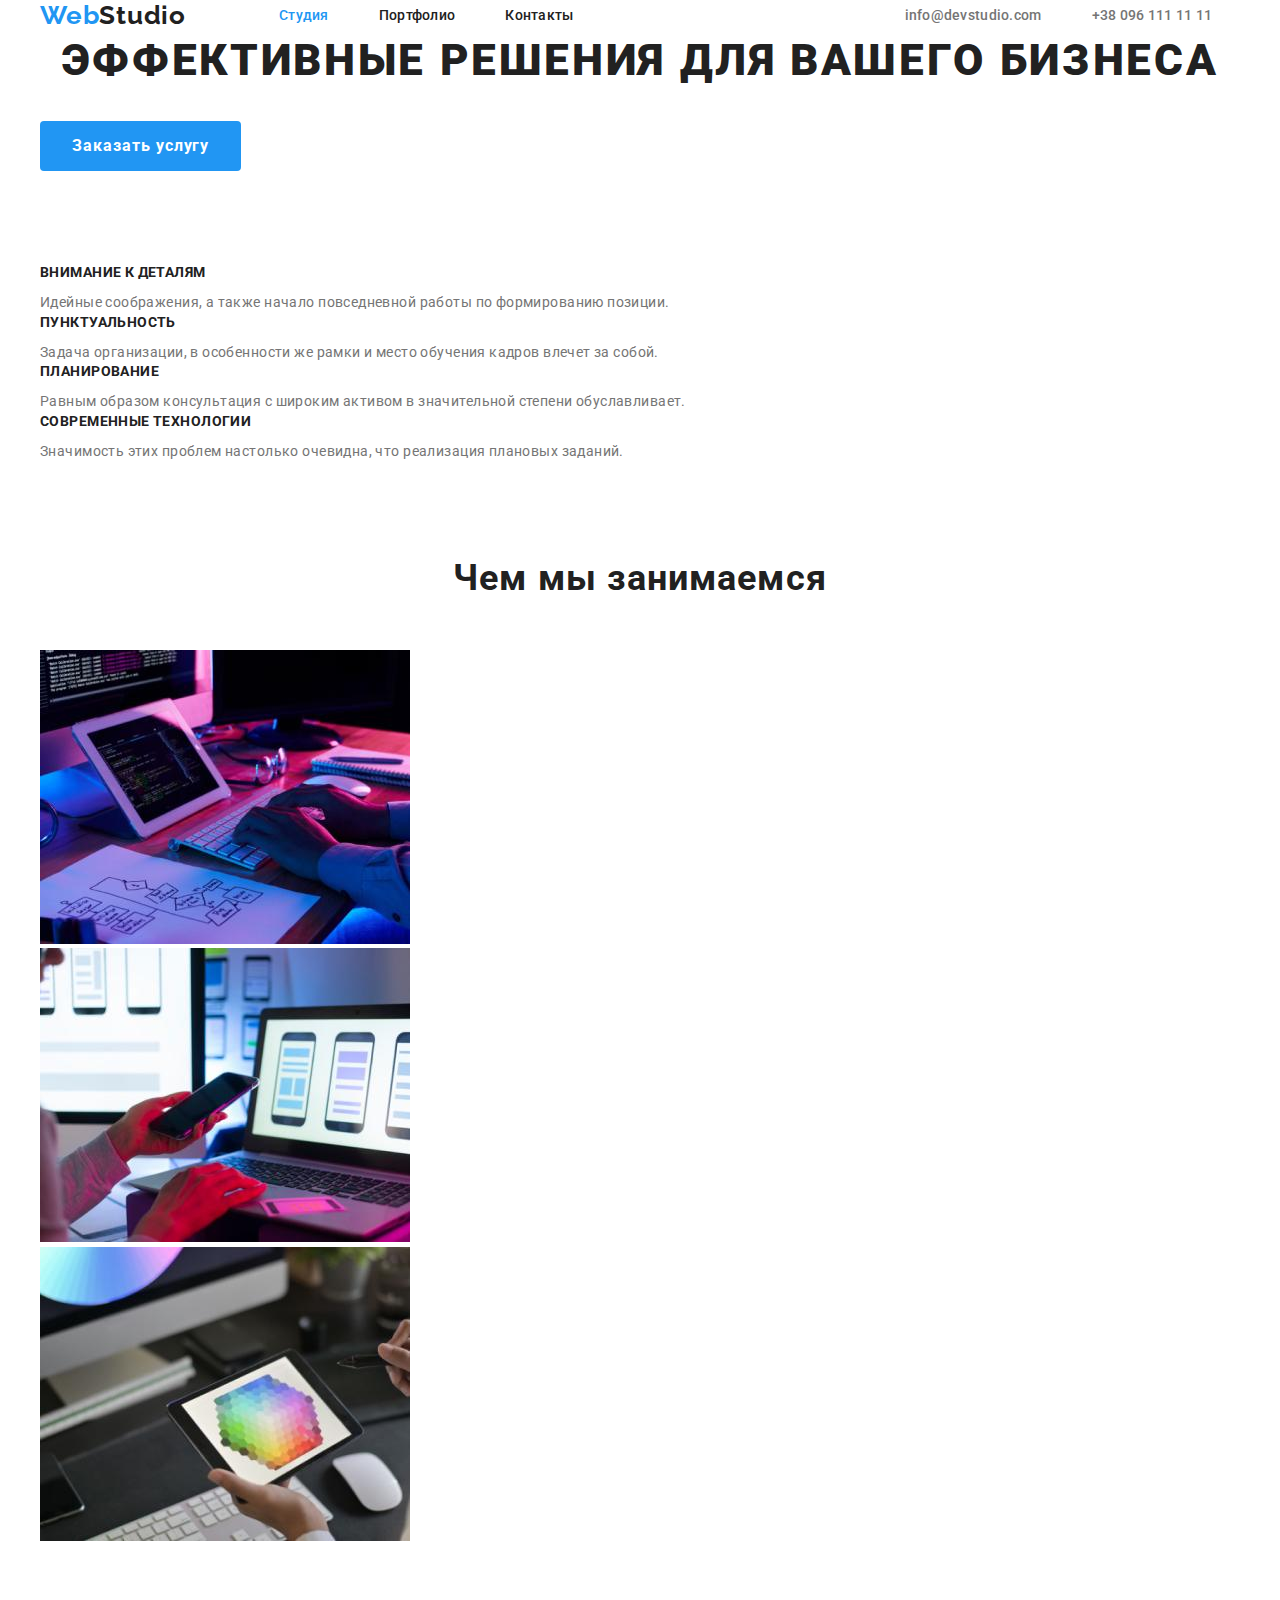
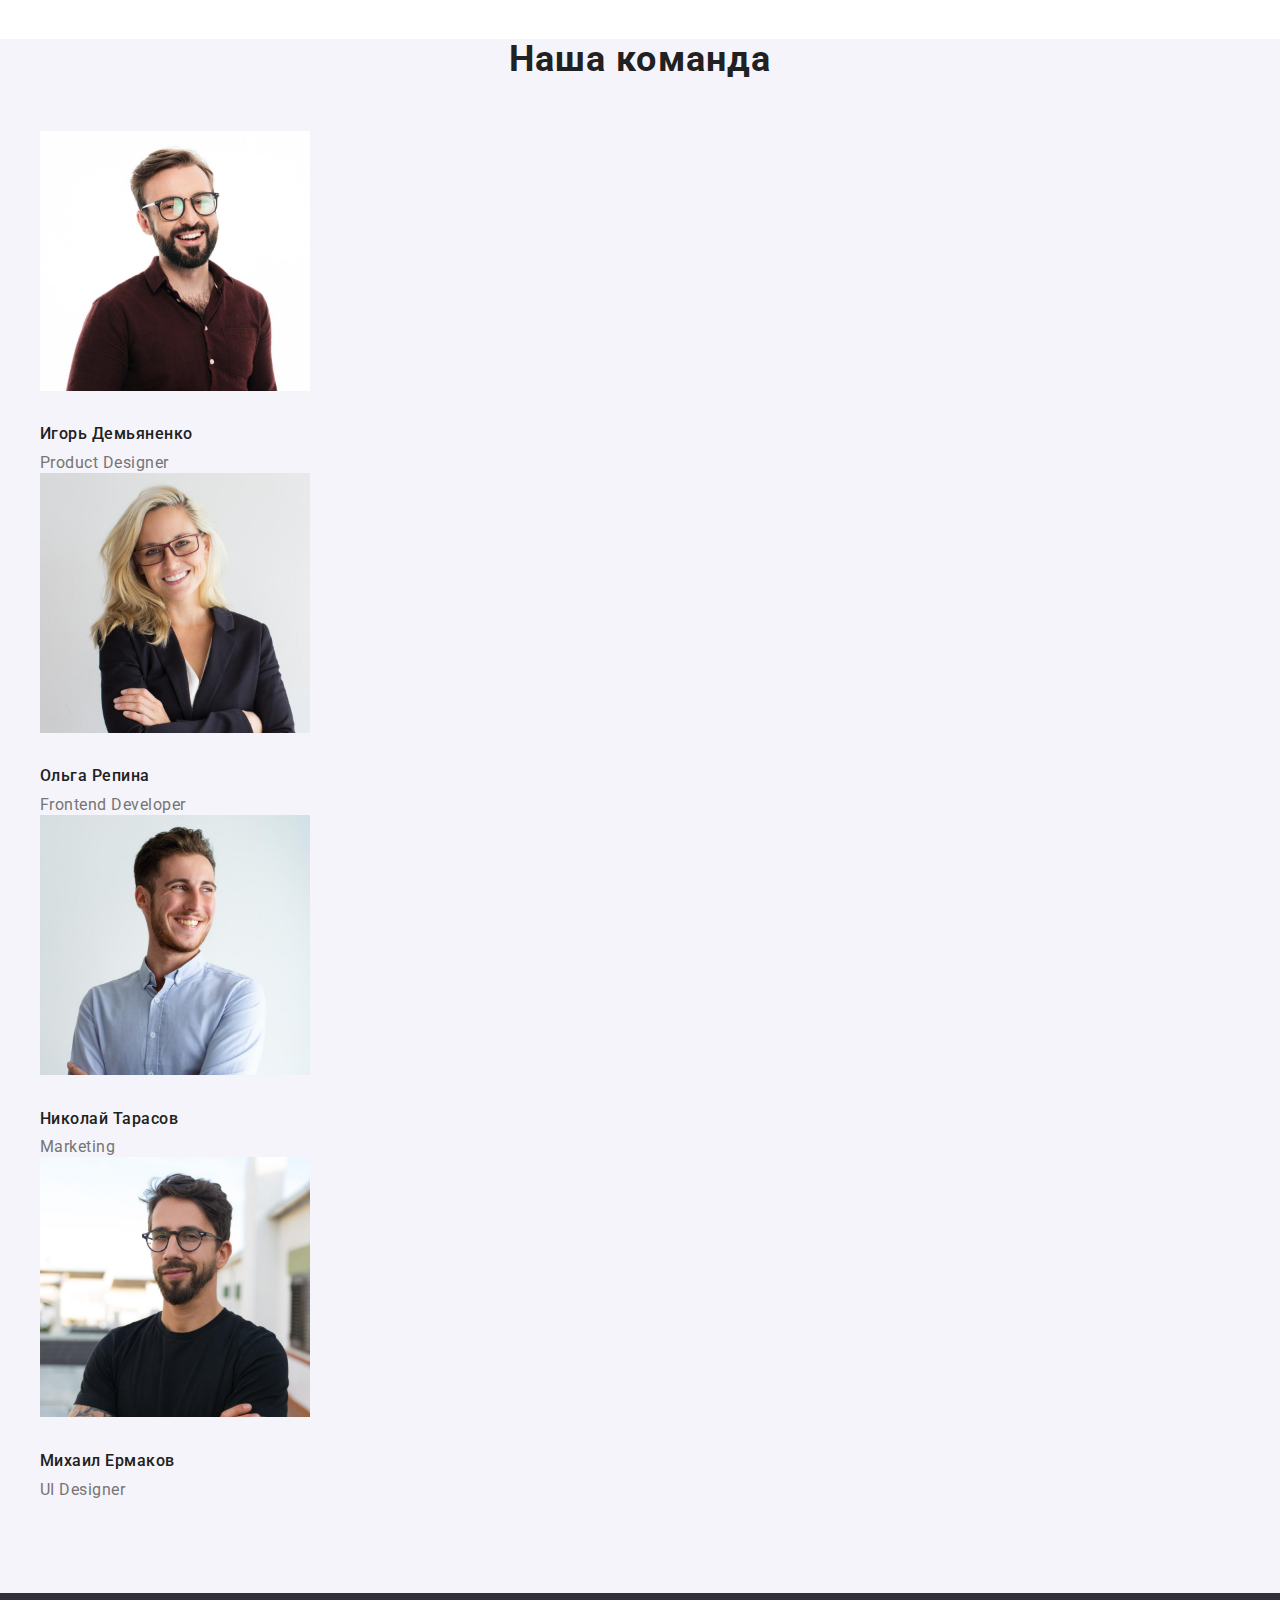
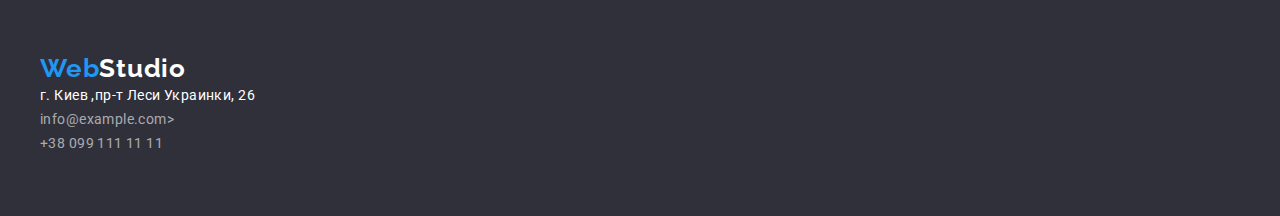
==== index.html @ 8557abc5 "heder" ====
<!DOCTYPE html>
<html lang="ru">
  <head>
    <meta charset="UTF-8" />
    <meta http-equiv="X-UA-Compatible" content="IE=edge" />
    <meta name="viewport" content="width=device-width, initial-scale=1.0" />
    <title>WebStudio</title>
    <link rel="preconnect" href="https://fonts.googleapis.com" />
    <link rel="preconnect" href="https://fonts.gstatic.com" crossorigin />
    <link
      href="https://fonts.googleapis.com/css2?family=Raleway:wght@700&family=Roboto:wght@400;500;700;900&display=swap"
      rel="stylesheet"
    />
    <link rel="stylesheet" href="https://cdnjs.cloudflare.com/ajax/libs/modern-normalize/1.1.0/modern-normalize.css" integrity="sha512-Y0MM+V6ymRKN2zStTqzQ227DWhhp4Mzdo6gnlRnuaNCbc+YN/ZH0sBCLTM4M0oSy9c9VKiCvd4Jk44aCLrNS5Q==" crossorigin="anonymous" referrerpolicy="no-referrer" />
    <link rel="stylesheet" href="./css/styles.css" />
  </head>
  <body class="page">
    <!--[Хедер]-->
    <header>
      <div class="container container-header">
      <!--Главная навигация-->
      <nav class="main-nav">
        <a href="./index.html" class="logo"
          >Web<span class="logo-web">Studio</span>
        </a>
        <ul class=" nav-list list">
          <li class="item"><a href="./index.html" class="nav-link current">Студия</a></li>
          <li class="item"><a href="./portfolio.html" class="nav-link">Портфолио</a></li>
          <li class="item"><a href="" class="nav-link">Контакты</a></li>
        </ul>
      </nav>
      <ul class="contacts heder list">
        <li class="item">
          <a href="mailto:info@devstudio.com" class="contacts-link"
            >info@devstudio.com</a
          >
        </li>
        <li class="item">
          <a href="tel:+380961111111" class="contacts-link"
            >+38 096 111 11 11</a
          >
        </li>
      </ul>
    </div>
    </header>
    <main>
      <section class="section hero">
        <div class="container">
        <h1 class="hero-title">Эффективные решения для вашего бизнеса</h1>
        <button type="button" class="hero-button">Заказать услугу</button>
      </div>
      </section>
      <!--Секция основного контента-->
      <section class="section pad">
        <div class="container">
        <h2 class="section-title visually-hidden">Особенности</h2>
        <ul class="features list">
          <li>
            <h3 class="title">Внимание к деталям</h3>
            <p class="text">
              Идейные соображения, а также начало повседневной работы по
              формированию позиции.
            </p>
          </li>
          <li>
            <h3 class="title">Пунктуальность</h3>
            <p class="text">
              Задача организации, в особенности же рамки и место обучения кадров
              влечет за собой.
            </p>
          </li>
          <li>
            <h3 class="title">Планирование</h3>
            <p class="text">
              Равным образом консультация с широким активом в значительной
              степени обуславливает.
            </p>
          </li>
          <li>
            <h3 class="title">Современные технологии</h3>
            <p class="text">
              Значимость этих проблем настолько очевидна, что реализация
              плановых заданий.
            </p>
          </li>
        </ul>
      </div>
      </section>
      <section class="section pad">
        <div class="container">
        <h2 class="section-title">Чем мы занимаемся</h2>
        <ul class="list">
          <li>
            <img
              src="./images/img-1.jpg"
              alt="Человек работает за компьютером"
              width="370"
              height="294"
            />
          </li>
          <li>
            <img
              src="./images/img-2.jpg"
              alt="Человек работает с телефоном"
              width="370"
              height="294"
            />
          </li>
          <li>
            <img
              src="./images/img-3.jpg"
              alt="Человек работпет с планшетом"
              width="370"
              height="294"
            />
          </li>
        </ul>
        </div>
      </section>
      <!-- Секция Персонала-->
      <section class="section team">
        <div class="container">
        <h2 class="section-title">Наша команда</h2>
        <ul class="team list">
          <li>
            <img class="team-img"
              src="./images/img-igr.jpg"
              alt="Фото Игоря"
              width="270"
              height="260"
            />
            <h3 class="title">Игорь Демьяненко</h3>
            <p class="text">Product Designer</p>
          </li>
          <li>
            <img class="team-img"
              src="./images/img-olg.jpg"
              alt="Фото Ольги"
              width="270"
              height="260"
            />
            <h3 class="title">Ольга Репина</h3>
            <p class="text">Frontend Developer</p>
          </li>
          <li>
            <img class="team-img"
              src="./images/img-nic.jpg"
              alt="Фото Николая"
              width="270"
              height="260"
            />
            <h3 class="title">Николай Тарасов</h3>
            <p class="text">Marketing</p>
          </li>
          <li>
            <img class="team-img"
              src="./images/img-mih.jpg"
              alt="Фото Михаила"
              width="270"
              height="260"
            />
            <h3 class="title">Михаил Ермаков</h3>
            <p class="text">UI Designer</p>
          </li>
        </ul>
        </div>
      </section>
    </main>
    <!--Футер -->
    <footer class="footer">
      <div class="container">
      <a href="./index.html" class="logo"
      >Web<span class="logo-web footer">Studio</span>
      </a>
      <address>
        <ul class="contacts list">
          <li>
            <a href="" class="contacts-link">г. Киев ,пр-т Леси Украинки, 26</a>
          </li>
          <li>
            <a href="mailto:info@example.com" class="contacts-link active">
              info@example.com></a
            >
          </li>
          <li>
            <a href="tel:+380991111111" class="contacts-link active"
              >+38 099 111 11 11</a
            >
          </li>
        </ul>
      </address>
      </div>
    </footer>
  </body>
</html>
---- css/styles.css ----
:root {
  --primary-text-color: #757575;
  --title-text-color: #212121;
  --accent-color: #2196f3;
  --primary-white-color: #ffffff;
  --buttons-bgc-color: #f5f4fa;
}
body {
  color: var(--primary-text-color);
  background-color: var(--primary-white-color);
  font-family: roboto, sans-serif;
}
p,
h1,
h2,
h3,
h4,
h5,
h6 {
  margin: 0;
  padding: 0;
}
ul {
  margin: 0;
  padding: 0;
}
.container {
  width: 1230px;
  /* border: solid violet; */
  padding-left: 15px;
  padding-right: 15px;
  margin-left: auto;
  margin-right: auto;
}
.visually-hidden {
  position: absolute;
  width: 1px;
  height: 1px;
  margin: -1px;
  border: 0;
  padding: 0;

  white-space: nowrap;
  clip-path: inset(100%);
  clip: rect(0 0 0 0);
  overflow: hidden;
}
.list {
  list-style: none;
}
/* Стили заголовков секции */
.section .section-title {
  color: var(--title-text-color);
  font-family: Roboto, sans-serif;
  font-weight: 700;
  font-size: 36px;
  line-height: 1.16;
  text-align: center;
  letter-spacing: 0.03em;
  padding-bottom: 50px;
}
/* Стиль лого */
.logo {
  color: var(--accent-color);
  font-family: Raleway, sans-serif;
  font-weight: 700;
  font-size: 26px;
  line-height: 1.19;
  letter-spacing: 0.03em;
  text-decoration: none;
}
.logo-web {
  color: var(--title-text-color);
}
.logo-web.footer {
  color: var(--primary-white-color);
}
.section {
  padding-bottom: 94px;
}
/* Стиль хедер */
.main-nav .nav-link {
  color: var(--title-text-color);
  font-family: Roboto, sans-serif;
  font-weight: 500;
  font-size: 14px;
  line-height: 1.14;
  letter-spacing: 0.02em;
  text-decoration: none;
}
.main-nav {
  display: flex;
  align-items: center;
}
.container-header {
  display: flex;
}
.nav-list {
  display: flex;
}
.nav-list .item:not(:last-child) {
  margin-right: 50px;
}
.nav-list .item:first-child {
  margin-left: 93px;
}
.nav-list .item:last-child {
  margin-right: 331px;
}
.nav-link:hover,
.nav-link:focus {
  color: var(--accent-color);
}
.main-nav .nav-link.current {
  color: var(--accent-color);
}
.contacts.heder {
  display: flex;
  align-items: center;
}
.contacts .item:not(:last-child) {
  margin-right: 50px;
}
.contacts .contacts-link {
  color: var(--primary-text-color);
  font-family: Roboto, sans-serif;
  font-weight: 500;
  font-size: 14px;
  line-height: 1.14;
  letter-spacing: 0.02em;
  text-decoration: none;
}
.contacts-link:hover,
.contacts-link:focus {
  color: var(--accent-color);
}
/* Стиль героя */
.section .hero {
  padding-top: 200;
  padding-bottom: 200;
}
.hero-button {
  color: var(--primary-white-color);
  background-color: var(--accent-color);
  font-family: inherit;
  font-weight: 700;
  font-size: 16px;
  line-height: 1.87;
  letter-spacing: 0.06em;
  cursor: pointer;
  border: 1px;
  border-radius: 4px;
  padding: 10px 32px;
}
.hero-button:hover,
.hero-button:focus {
  background-color: var(--primary-white-color);
  color: var(--title-text-color);
}
.hero-title {
  color: var(--title-text-color);
  font-family: Roboto, sans-serif;
  font-weight: 900;
  font-size: 44px;
  line-height: 1.36;
  text-align: center;
  letter-spacing: 0.06em;
  text-transform: uppercase;
  margin-bottom: 30px;
}
/* Стиль скуции Особености */

.features .title {
  color: var(--title-text-color);
  font-family: Roboto, sans-serif;
  font-weight: 700;
  font-size: 14px;
  line-height: 1.14;
  letter-spacing: 0.03em;
  text-transform: uppercase;
  padding-bottom: 10px;
}
.features .text {
  font-size: 14px;
  line-height: 1.71;
  letter-spacing: 0.03em;
}
/* Стиль секции Наша команда */
.section.team {
  background-color: #f5f4fa;
}
.team .team-img {
  margin-bottom: 30px;
}
.team .title {
  color: var(--title-text-color);
  font-family: Roboto, sans-serif;
  font-weight: 500;
  font-size: 16px;
  line-height: 1.18;
  letter-spacing: 0.03em;
  margin-bottom: 10px;
}
.team .text {
  font-size: 16px;
  line-height: 1.18;
  letter-spacing: 0.03em;
}
/* Стили кнопок портфолио */
.nav-portfolio .buttons {
  color: var(--title-text-color);
  background-color: var(--buttons-bgc-color);
  font-family: inherit;
  font-weight: 500;
  font-size: 16px;
  line-height: 1.62;
  letter-spacing: 0.03em;
  cursor: pointer;
  border: 1px;
  border-radius: 4px;
  padding: 6px 22px;
}
.nav-portfolio {
  margin-bottom: 50px;
}
.nav-portfolio .buttons:hover,
.nav-portfolio .buttons:focus {
  color: var(--primary-white-color);
  background-color: var(--accent-color);
}
/* Стили Портфолио */
.portfolio .title {
  color: var(--title-text-color);
  font-family: Roboto, sans-serif;
  font-weight: 700;
  font-size: 18px;
  line-height: 2;
  letter-spacing: 0.06em;
}
.portfolio .text {
  font-size: 16px;
  line-height: 1.87;
  letter-spacing: 0.03em;
}

.section.portfolio {
  padding-top: 94px;
}

.footer {
  background-color: #2f303a;
  padding-bottom: 60px;
  padding-top: 60px;
}
.footer .contacts-link {
  color: var(--primary-white-color);
  font-family: Roboto, sans-serif;
  font-weight: 400;
  font-style: normal;
  font-size: 14px;
  line-height: 1.71;
  letter-spacing: 0.03em;
}
.contacts-link.active {
  color: rgba(255, 255, 255, 0.6);
}

.footer .contacts-link:hover,
.footer .contacts-link:focus {
  color: var(--accent-color);
}
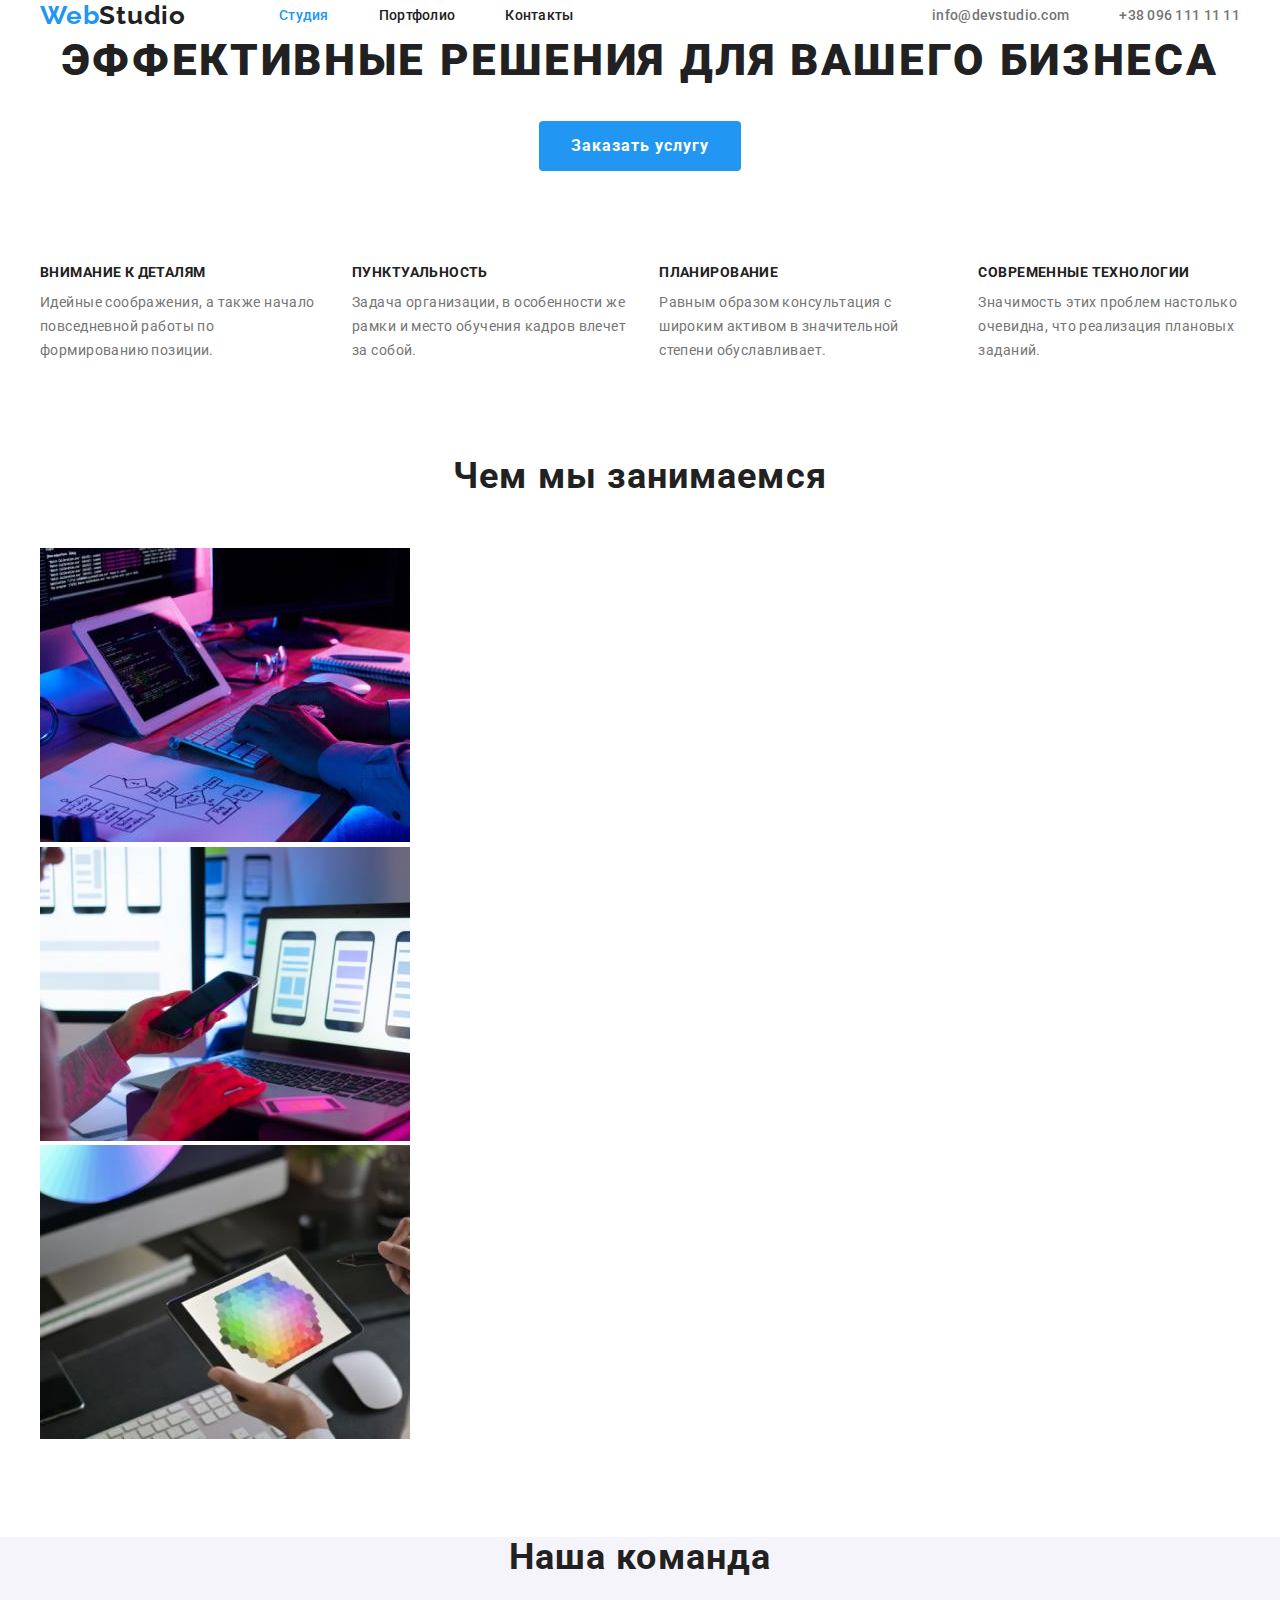
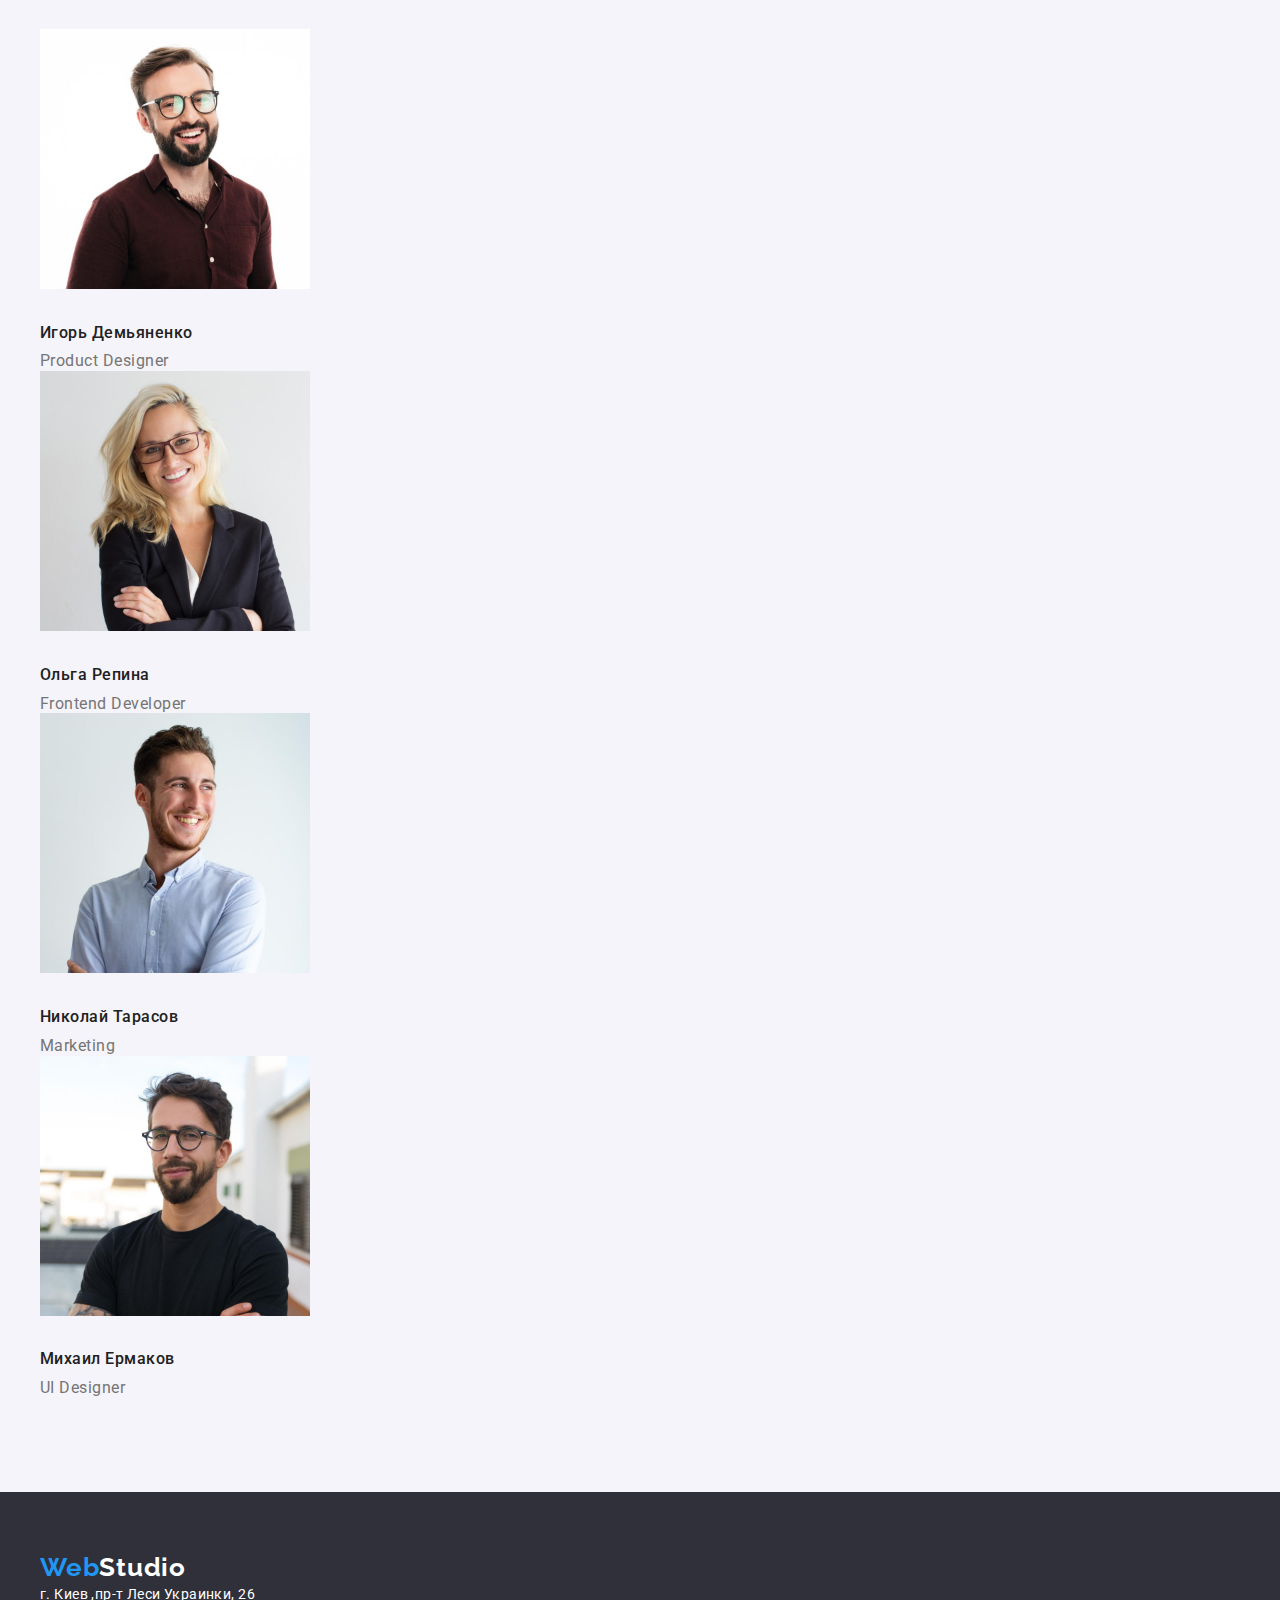
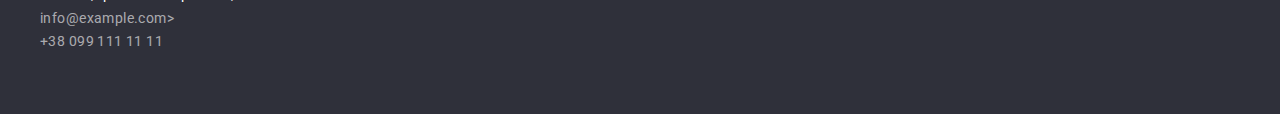
==== commit c500e10c: "добавляет флекс секцию особенности" ====
--- a/index.html
+++ b/index.html
@@ -47,7 +47,7 @@
       <section class="section hero">
         <div class="container">
         <h1 class="hero-title">Эффективные решения для вашего бизнеса</h1>
-        <button type="button" class="hero-button">Заказать услугу</button>
+        <button type="button" class="hero-button hero">Заказать услугу</button>
       </div>
       </section>
       <!--Секция основного контента-->
@@ -55,28 +55,28 @@
         <div class="container">
         <h2 class="section-title visually-hidden">Особенности</h2>
         <ul class="features list">
-          <li>
+          <li class="item">
             <h3 class="title">Внимание к деталям</h3>
             <p class="text">
               Идейные соображения, а также начало повседневной работы по
               формированию позиции.
             </p>
           </li>
-          <li>
+          <li class="item">
             <h3 class="title">Пунктуальность</h3>
             <p class="text">
               Задача организации, в особенности же рамки и место обучения кадров
               влечет за собой.
             </p>
           </li>
-          <li>
+          <li class="item">
             <h3 class="title">Планирование</h3>
             <p class="text">
               Равным образом консультация с широким активом в значительной
               степени обуславливает.
             </p>
           </li>
-          <li>
+          <li class="item">
             <h3 class="title">Современные технологии</h3>
             <p class="text">
               Значимость этих проблем настолько очевидна, что реализация
--- a/css/styles.css
+++ b/css/styles.css
@@ -97,16 +97,11 @@
 }
 .nav-list {
   display: flex;
+  margin-left: 93px;
 }
 .nav-list .item:not(:last-child) {
   margin-right: 50px;
 }
-.nav-list .item:first-child {
-  margin-left: 93px;
-}
-.nav-list .item:last-child {
-  margin-right: 331px;
-}
 .nav-link:hover,
 .nav-link:focus {
   color: var(--accent-color);
@@ -117,6 +112,7 @@
 .contacts.heder {
   display: flex;
   align-items: center;
+  margin-left: auto;
 }
 .contacts .item:not(:last-child) {
   margin-right: 50px;
@@ -134,10 +130,13 @@
 .contacts-link:focus {
   color: var(--accent-color);
 }
-/* Стиль героя */
+/* Стиль героя*/
 .section .hero {
   padding-top: 200;
   padding-bottom: 200;
+}
+.hero {
+  text-align: center;
 }
 .hero-button {
   color: var(--primary-white-color);
@@ -169,7 +168,10 @@
   margin-bottom: 30px;
 }
 /* Стиль скуции Особености */
-
+.features.list {
+  display: flex;
+}
+.features .item:not(:last-child){margin-right: 30px;}
 .features .title {
   color: var(--title-text-color);
   font-family: Roboto, sans-serif;
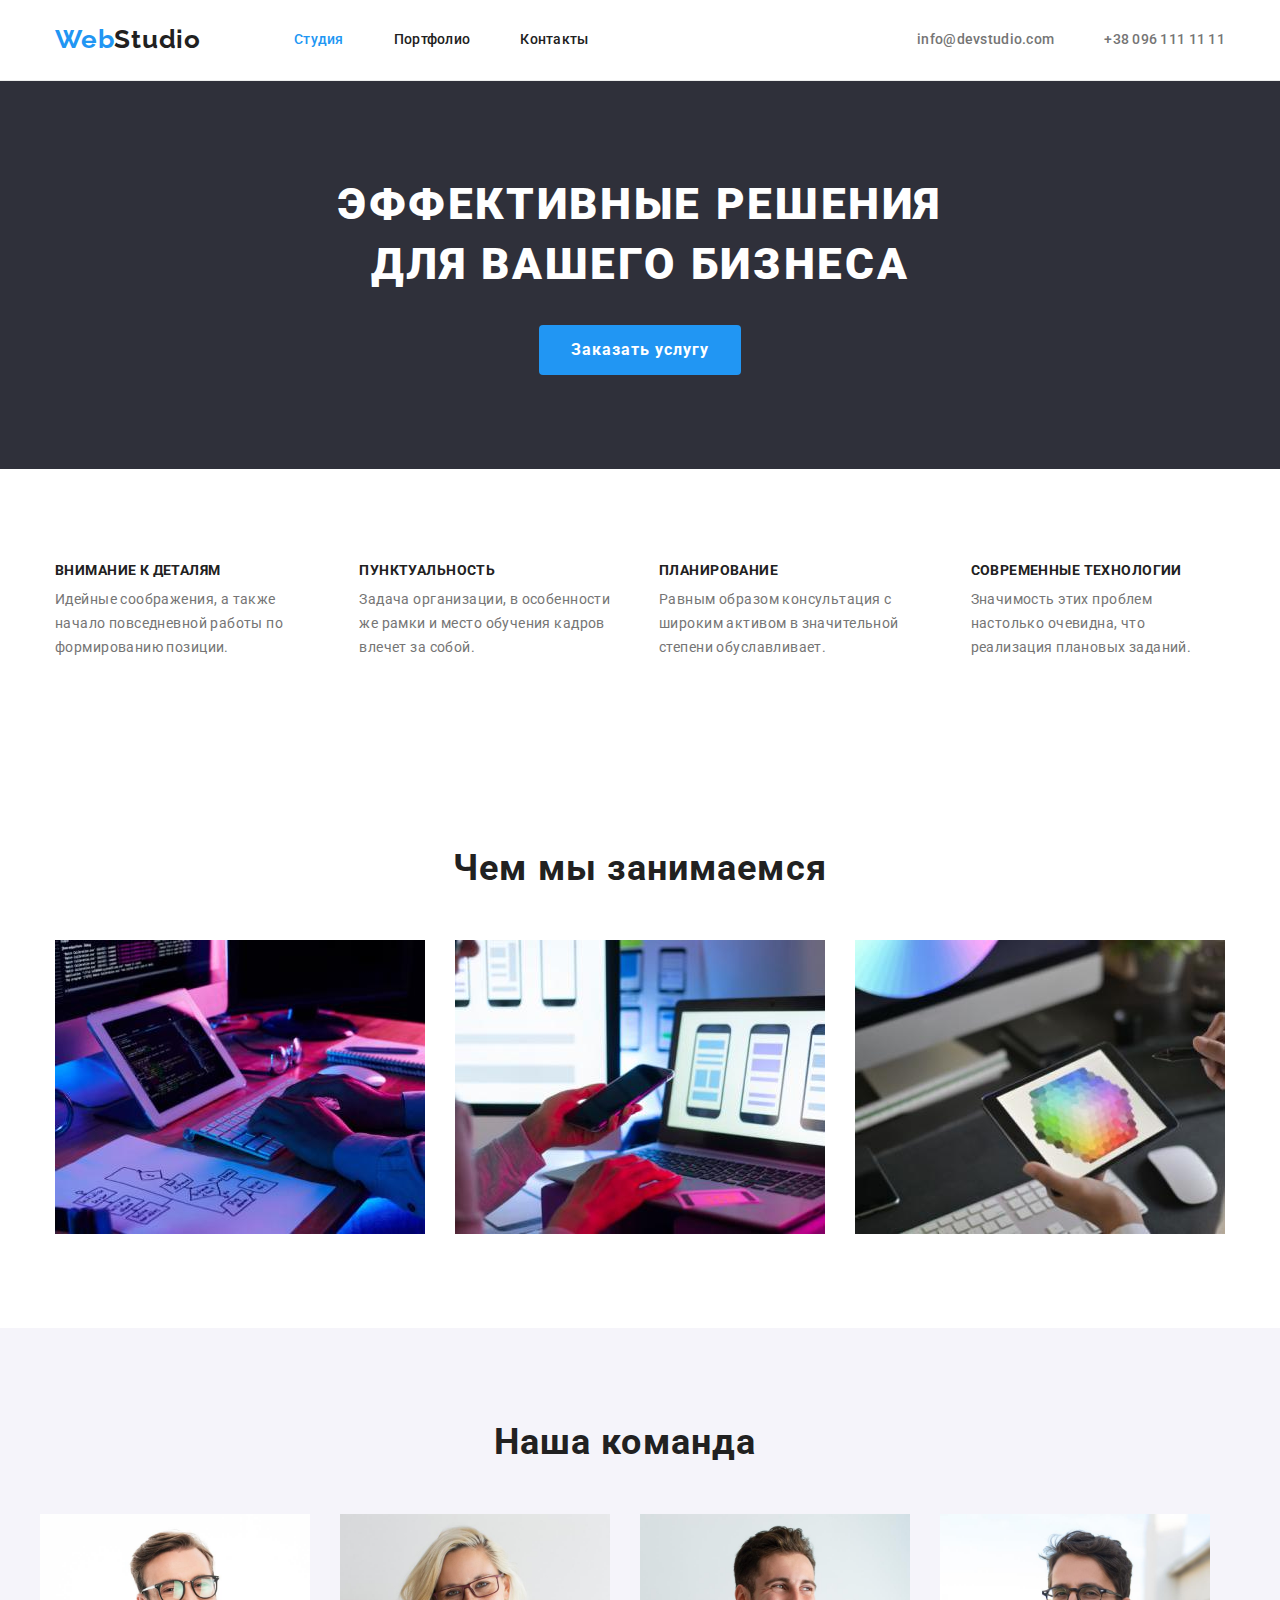
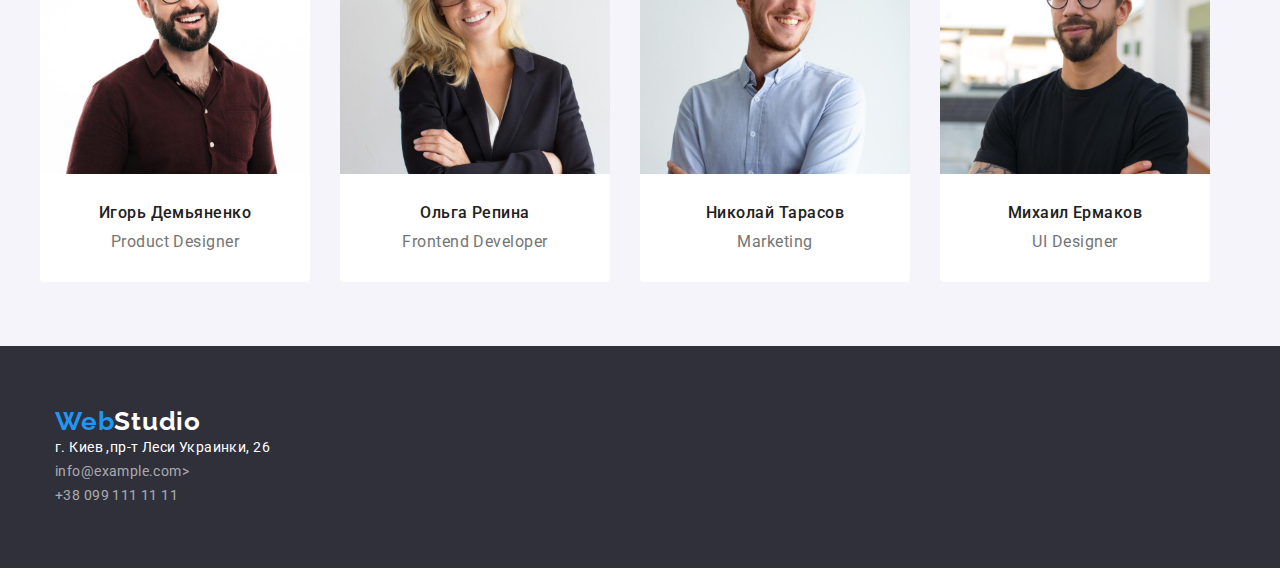
==== commit 896c6ccf: "флекс боксы" ====
--- a/index.html
+++ b/index.html
@@ -16,7 +16,7 @@
   </head>
   <body class="page">
     <!--[Хедер]-->
-    <header>
+    <header class="main-header">
       <div class="container container-header">
       <!--Главная навигация-->
       <nav class="main-nav">
@@ -25,7 +25,7 @@
         </a>
         <ul class=" nav-list list">
           <li class="item"><a href="./index.html" class="nav-link current">Студия</a></li>
-          <li class="item"><a href="./portfolio.html" class="nav-link">Портфолио</a></li>
+          <li class="item"><a href="./portfolio.html" class="nav-link ">Портфолио</a></li>
           <li class="item"><a href="" class="nav-link">Контакты</a></li>
         </ul>
       </nav>
@@ -46,7 +46,7 @@
     <main>
       <section class="section hero">
         <div class="container">
-        <h1 class="hero-title">Эффективные решения для вашего бизнеса</h1>
+        <h1 class="hero-title">Эффективные решения<br/>для вашего бизнеса</h1>
         <button type="button" class="hero-button hero">Заказать услугу</button>
       </div>
       </section>
@@ -89,8 +89,8 @@
       <section class="section pad">
         <div class="container">
         <h2 class="section-title">Чем мы занимаемся</h2>
-        <ul class="list">
-          <li>
+        <ul class="doing list">
+          <li class="item">
             <img
               src="./images/img-1.jpg"
               alt="Человек работает за компьютером"
@@ -98,7 +98,7 @@
               height="294"
             />
           </li>
-          <li>
+          <li class="item">
             <img
               src="./images/img-2.jpg"
               alt="Человек работает с телефоном"
@@ -106,7 +106,7 @@
               height="294"
             />
           </li>
-          <li>
+          <li class="item">
             <img
               src="./images/img-3.jpg"
               alt="Человек работпет с планшетом"
@@ -122,45 +122,45 @@
         <div class="container">
         <h2 class="section-title">Наша команда</h2>
         <ul class="team list">
-          <li>
+          <li class="team-item">
             <img class="team-img"
               src="./images/img-igr.jpg"
               alt="Фото Игоря"
               width="270"
               height="260"
-            />
+            /><div class="description">
             <h3 class="title">Игорь Демьяненко</h3>
-            <p class="text">Product Designer</p>
+            <p class="text">Product Designer</p></div>
           </li>
-          <li>
+          <li class="team-item">
             <img class="team-img"
               src="./images/img-olg.jpg"
               alt="Фото Ольги"
               width="270"
               height="260"
-            />
+            /><div class="description">
             <h3 class="title">Ольга Репина</h3>
-            <p class="text">Frontend Developer</p>
+            <p class="text">Frontend Developer</p></div>
           </li>
-          <li>
+          <li class="team-item">
             <img class="team-img"
               src="./images/img-nic.jpg"
               alt="Фото Николая"
               width="270"
               height="260"
-            />
+            /><div class="description">
             <h3 class="title">Николай Тарасов</h3>
-            <p class="text">Marketing</p>
+            <p class="text">Marketing</p></div>
           </li>
-          <li>
+          <li class="team-item">
             <img class="team-img"
               src="./images/img-mih.jpg"
               alt="Фото Михаила"
               width="270"
               height="260"
-            />
+            /><div class="description">
             <h3 class="title">Михаил Ермаков</h3>
-            <p class="text">UI Designer</p>
+            <p class="text">UI Designer</p></div>
           </li>
         </ul>
         </div>
--- a/css/styles.css
+++ b/css/styles.css
@@ -24,8 +24,12 @@
   margin: 0;
   padding: 0;
 }
+img {
+  display: block;
+  max-width: 100%;
+}
 .container {
-  width: 1230px;
+  width: 1200px;
   /* border: solid violet; */
   padding-left: 15px;
   padding-right: 15px;
@@ -77,8 +81,13 @@
 }
 .section {
   padding-bottom: 94px;
+  padding-top: 94px;
 }
 /* Стиль хедер */
+.main-header {
+  padding-top: 24px;
+  padding-bottom: 25px;
+}
 .main-nav .nav-link {
   color: var(--title-text-color);
   font-family: Roboto, sans-serif;
@@ -88,6 +97,9 @@
   letter-spacing: 0.02em;
   text-decoration: none;
 }
+.main-header {
+  border-bottom: 1px solid #ececec;
+}
 .main-nav {
   display: flex;
   align-items: center;
@@ -131,6 +143,9 @@
   color: var(--accent-color);
 }
 /* Стиль героя*/
+section.hero {
+  background-color: #2f303a;
+}
 .section .hero {
   padding-top: 200;
   padding-bottom: 200;
@@ -157,7 +172,7 @@
   color: var(--title-text-color);
 }
 .hero-title {
-  color: var(--title-text-color);
+  color: var(--primary-white-color);
   font-family: Roboto, sans-serif;
   font-weight: 900;
   font-size: 44px;
@@ -167,11 +182,13 @@
   text-transform: uppercase;
   margin-bottom: 30px;
 }
-/* Стиль скуции Особености */
+/* Стиль сtкуции Особености */
 .features.list {
   display: flex;
 }
-.features .item:not(:last-child){margin-right: 30px;}
+.features .item:not(:last-child) {
+  margin-right: 30px;
+}
 .features .title {
   color: var(--title-text-color);
   font-family: Roboto, sans-serif;
@@ -186,14 +203,39 @@
   font-size: 14px;
   line-height: 1.71;
   letter-spacing: 0.03em;
+}
+/* Стиль секции Чем мы занимаемся */
+.doing {
+  display: flex;
+}
+.doing .item:not(:last-child) {
+  margin-right: 30px;
 }
 /* Стиль секции Наша команда */
 .section.team {
   background-color: #f5f4fa;
 }
-.team .team-img {
+.team {
+  display: flex;
+  margin-left: -30px;
+  margin-bottom: -30px;
+}
+.team-item {
+  flex-basis: calc(100% / 4 -30px);
+  margin-left: 30px;
   margin-bottom: 30px;
-}
+  border-radius: 0px 0px 4px 4px;
+  border: 1px;
+  background-color: var(--primary-white-color);
+  text-align: center;
+}
+.description {
+  padding-top: 30px;
+  padding-bottom: 30px;
+}
+/* .team .team-img {
+  margin-bottom: 30px;
+} */
 .team .title {
   color: var(--title-text-color);
   font-family: Roboto, sans-serif;
@@ -209,6 +251,9 @@
   letter-spacing: 0.03em;
 }
 /* Стили кнопок портфолио */
+.nav-portfolio {
+  display: flex;
+}
 .nav-portfolio .buttons {
   color: var(--title-text-color);
   background-color: var(--buttons-bgc-color);
@@ -223,6 +268,12 @@
   padding: 6px 22px;
 }
 .nav-portfolio {
+  justify-content: center;
+}
+.nav-portfolio .item:not(:last-child) {
+  margin-right: 8px;
+}
+.nav-portfolio {
   margin-bottom: 50px;
 }
 .nav-portfolio .buttons:hover,
@@ -231,6 +282,23 @@
   background-color: var(--accent-color);
 }
 /* Стили Портфолио */
+.portfolio {
+  display: flex;
+  flex-wrap: wrap;
+  margin-left: -30px;
+  margin-bottom: -30px;
+}
+.portfolio .item {
+  flex-basis: calc(100% / 9 -30px);
+  margin-left: 30px;
+  margin-bottom: 30px;
+}
+.descript-portfolio {
+  border: 1px solid #eeeeee;
+  padding-top: 20px;
+  padding-bottom: 20px;
+  padding-left: 24px;
+}
 .portfolio .title {
   color: var(--title-text-color);
   font-family: Roboto, sans-serif;
@@ -247,6 +315,7 @@
 
 .section.portfolio {
   padding-top: 94px;
+  padding-bottom: 94px;
 }
 
 .footer {
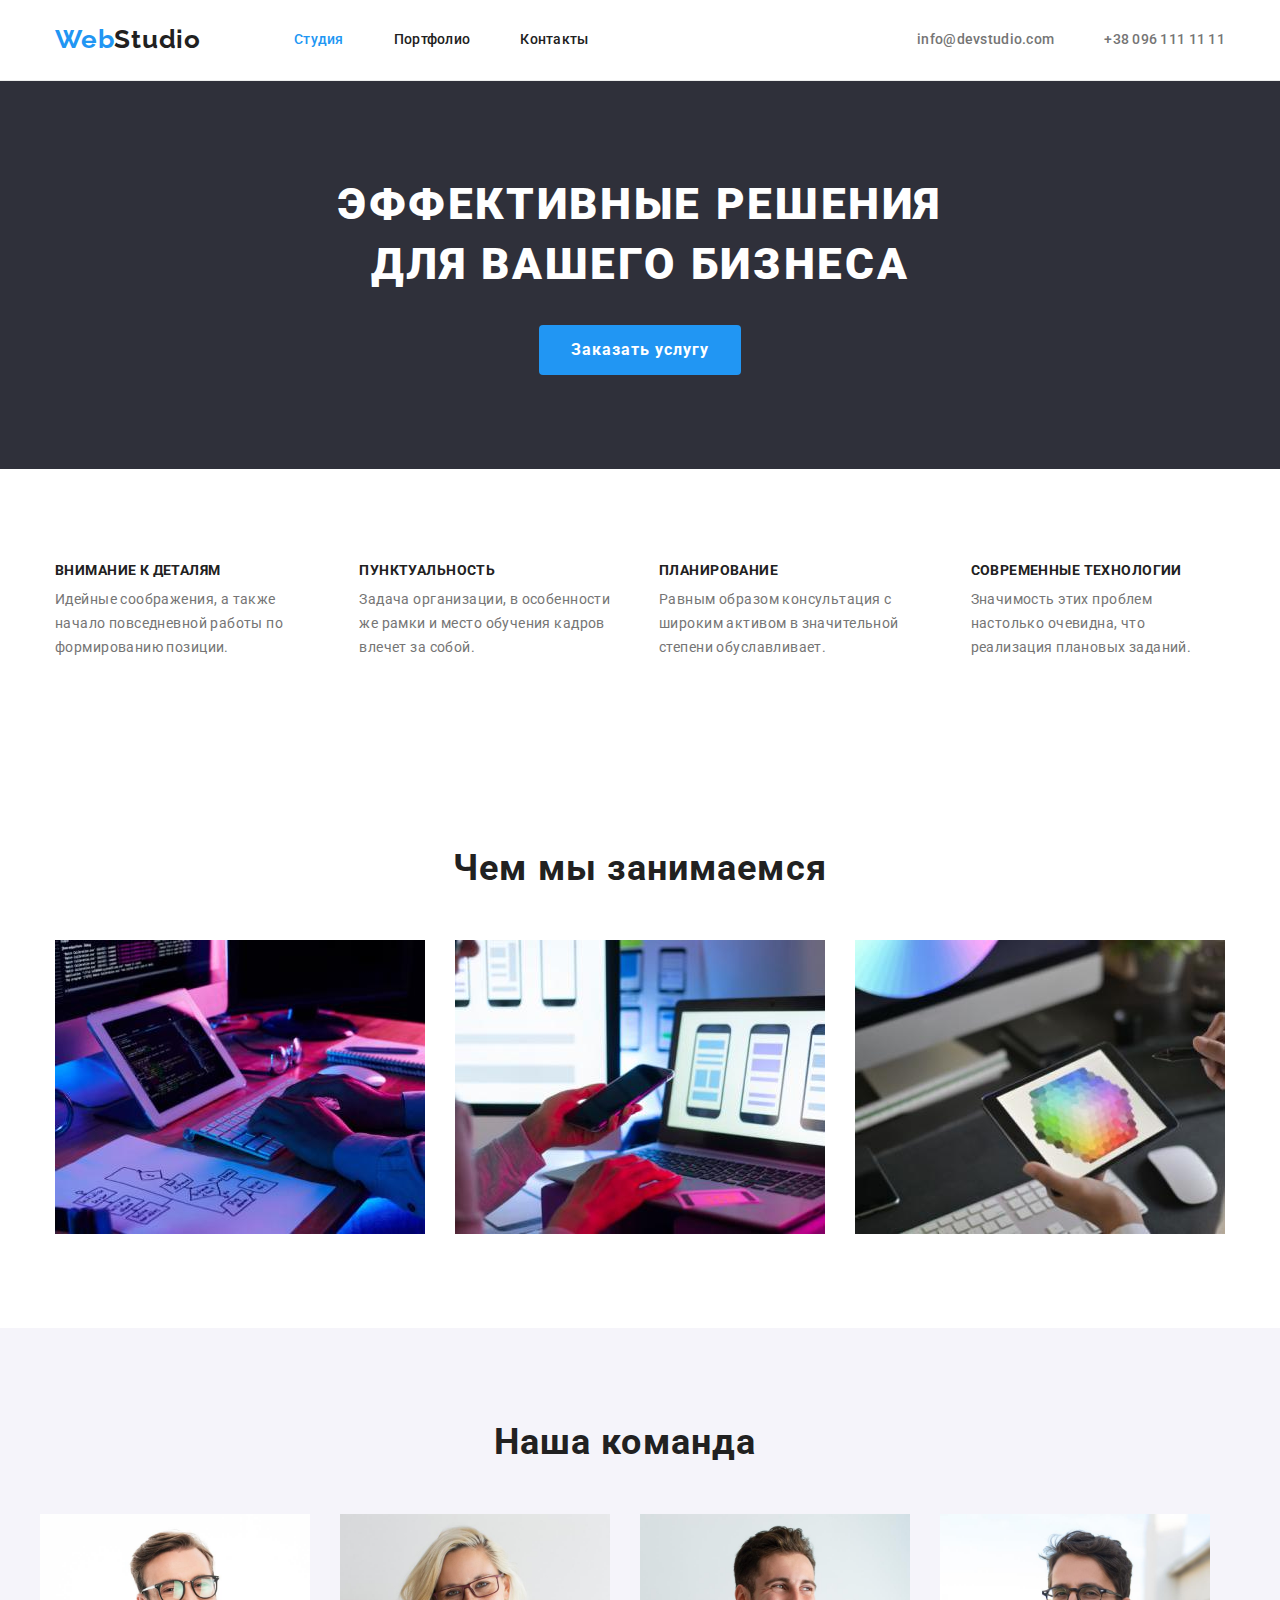
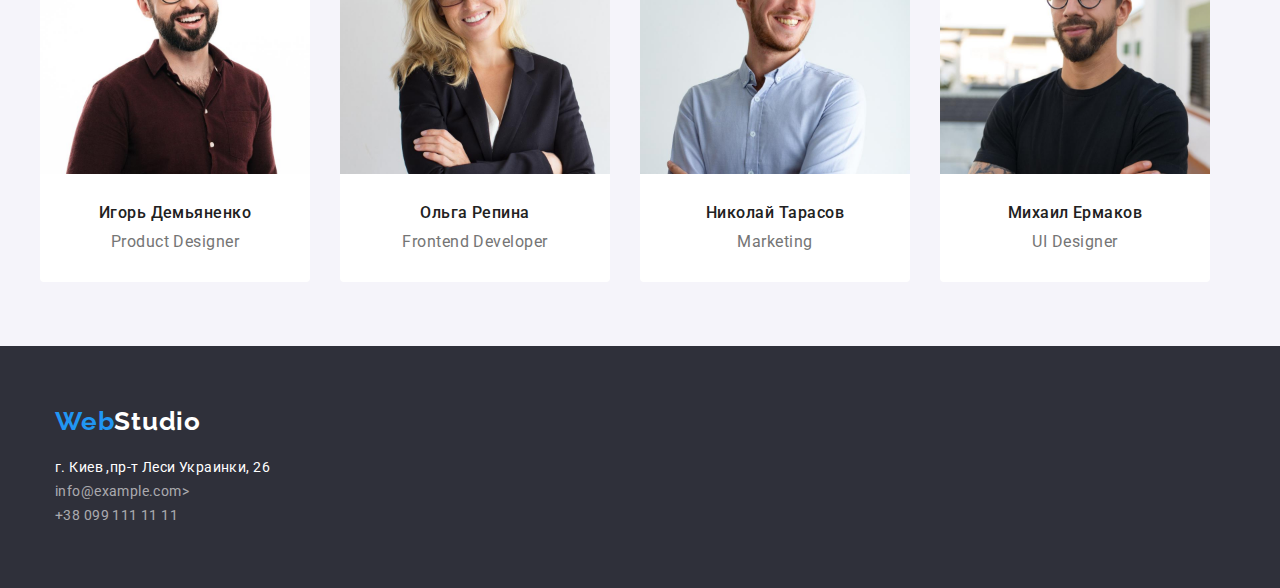
==== commit 4ab4f4b5: "исправляет футер" ====
--- a/index.html
+++ b/index.html
@@ -11,184 +11,212 @@
       href="https://fonts.googleapis.com/css2?family=Raleway:wght@700&family=Roboto:wght@400;500;700;900&display=swap"
       rel="stylesheet"
     />
-    <link rel="stylesheet" href="https://cdnjs.cloudflare.com/ajax/libs/modern-normalize/1.1.0/modern-normalize.css" integrity="sha512-Y0MM+V6ymRKN2zStTqzQ227DWhhp4Mzdo6gnlRnuaNCbc+YN/ZH0sBCLTM4M0oSy9c9VKiCvd4Jk44aCLrNS5Q==" crossorigin="anonymous" referrerpolicy="no-referrer" />
+    <link
+      rel="stylesheet"
+      href="https://cdnjs.cloudflare.com/ajax/libs/modern-normalize/1.1.0/modern-normalize.css"
+      integrity="sha512-Y0MM+V6ymRKN2zStTqzQ227DWhhp4Mzdo6gnlRnuaNCbc+YN/ZH0sBCLTM4M0oSy9c9VKiCvd4Jk44aCLrNS5Q=="
+      crossorigin="anonymous"
+      referrerpolicy="no-referrer"
+    />
     <link rel="stylesheet" href="./css/styles.css" />
   </head>
   <body class="page">
     <!--[Хедер]-->
     <header class="main-header">
       <div class="container container-header">
-      <!--Главная навигация-->
-      <nav class="main-nav">
-        <a href="./index.html" class="logo"
-          >Web<span class="logo-web">Studio</span>
-        </a>
-        <ul class=" nav-list list">
-          <li class="item"><a href="./index.html" class="nav-link current">Студия</a></li>
-          <li class="item"><a href="./portfolio.html" class="nav-link ">Портфолио</a></li>
-          <li class="item"><a href="" class="nav-link">Контакты</a></li>
+        <!--Главная навигация-->
+        <nav class="main-nav">
+          <a href="./index.html" class="logo"
+            >Web<span class="logo-web">Studio</span>
+          </a>
+          <ul class="nav-list list">
+            <li class="item">
+              <a href="./index.html" class="nav-link current">Студия</a>
+            </li>
+            <li class="item">
+              <a href="./portfolio.html" class="nav-link">Портфолио</a>
+            </li>
+            <li class="item"><a href="" class="nav-link">Контакты</a></li>
+          </ul>
+        </nav>
+        <ul class="contacts heder list">
+          <li class="item">
+            <a href="mailto:info@devstudio.com" class="contacts-link"
+              >info@devstudio.com</a
+            >
+          </li>
+          <li class="item">
+            <a href="tel:+380961111111" class="contacts-link"
+              >+38 096 111 11 11</a
+            >
+          </li>
         </ul>
-      </nav>
-      <ul class="contacts heder list">
-        <li class="item">
-          <a href="mailto:info@devstudio.com" class="contacts-link"
-            >info@devstudio.com</a
-          >
-        </li>
-        <li class="item">
-          <a href="tel:+380961111111" class="contacts-link"
-            >+38 096 111 11 11</a
-          >
-        </li>
-      </ul>
-    </div>
+      </div>
     </header>
     <main>
       <section class="section hero">
         <div class="container">
-        <h1 class="hero-title">Эффективные решения<br/>для вашего бизнеса</h1>
-        <button type="button" class="hero-button hero">Заказать услугу</button>
-      </div>
+          <h1 class="hero-title">
+            Эффективные решения<br />для вашего бизнеса
+          </h1>
+          <button type="button" class="hero-button hero">
+            Заказать услугу
+          </button>
+        </div>
       </section>
       <!--Секция основного контента-->
       <section class="section pad">
         <div class="container">
-        <h2 class="section-title visually-hidden">Особенности</h2>
-        <ul class="features list">
-          <li class="item">
-            <h3 class="title">Внимание к деталям</h3>
-            <p class="text">
-              Идейные соображения, а также начало повседневной работы по
-              формированию позиции.
-            </p>
-          </li>
-          <li class="item">
-            <h3 class="title">Пунктуальность</h3>
-            <p class="text">
-              Задача организации, в особенности же рамки и место обучения кадров
-              влечет за собой.
-            </p>
-          </li>
-          <li class="item">
-            <h3 class="title">Планирование</h3>
-            <p class="text">
-              Равным образом консультация с широким активом в значительной
-              степени обуславливает.
-            </p>
-          </li>
-          <li class="item">
-            <h3 class="title">Современные технологии</h3>
-            <p class="text">
-              Значимость этих проблем настолько очевидна, что реализация
-              плановых заданий.
-            </p>
-          </li>
-        </ul>
-      </div>
+          <h2 class="section-title visually-hidden">Особенности</h2>
+          <ul class="features list">
+            <li class="item">
+              <h3 class="title">Внимание к деталям</h3>
+              <p class="text">
+                Идейные соображения, а также начало повседневной работы по
+                формированию позиции.
+              </p>
+            </li>
+            <li class="item">
+              <h3 class="title">Пунктуальность</h3>
+              <p class="text">
+                Задача организации, в особенности же рамки и место обучения
+                кадров влечет за собой.
+              </p>
+            </li>
+            <li class="item">
+              <h3 class="title">Планирование</h3>
+              <p class="text">
+                Равным образом консультация с широким активом в значительной
+                степени обуславливает.
+              </p>
+            </li>
+            <li class="item">
+              <h3 class="title">Современные технологии</h3>
+              <p class="text">
+                Значимость этих проблем настолько очевидна, что реализация
+                плановых заданий.
+              </p>
+            </li>
+          </ul>
+        </div>
       </section>
       <section class="section pad">
         <div class="container">
-        <h2 class="section-title">Чем мы занимаемся</h2>
-        <ul class="doing list">
-          <li class="item">
-            <img
-              src="./images/img-1.jpg"
-              alt="Человек работает за компьютером"
-              width="370"
-              height="294"
-            />
-          </li>
-          <li class="item">
-            <img
-              src="./images/img-2.jpg"
-              alt="Человек работает с телефоном"
-              width="370"
-              height="294"
-            />
-          </li>
-          <li class="item">
-            <img
-              src="./images/img-3.jpg"
-              alt="Человек работпет с планшетом"
-              width="370"
-              height="294"
-            />
-          </li>
-        </ul>
+          <h2 class="section-title">Чем мы занимаемся</h2>
+          <ul class="doing list">
+            <li class="item">
+              <img
+                src="./images/img-1.jpg"
+                alt="Человек работает за компьютером"
+                width="370"
+                height="294"
+              />
+            </li>
+            <li class="item">
+              <img
+                src="./images/img-2.jpg"
+                alt="Человек работает с телефоном"
+                width="370"
+                height="294"
+              />
+            </li>
+            <li class="item">
+              <img
+                src="./images/img-3.jpg"
+                alt="Человек работпет с планшетом"
+                width="370"
+                height="294"
+              />
+            </li>
+          </ul>
         </div>
       </section>
       <!-- Секция Персонала-->
       <section class="section team">
         <div class="container">
-        <h2 class="section-title">Наша команда</h2>
-        <ul class="team list">
-          <li class="team-item">
-            <img class="team-img"
-              src="./images/img-igr.jpg"
-              alt="Фото Игоря"
-              width="270"
-              height="260"
-            /><div class="description">
-            <h3 class="title">Игорь Демьяненко</h3>
-            <p class="text">Product Designer</p></div>
-          </li>
-          <li class="team-item">
-            <img class="team-img"
-              src="./images/img-olg.jpg"
-              alt="Фото Ольги"
-              width="270"
-              height="260"
-            /><div class="description">
-            <h3 class="title">Ольга Репина</h3>
-            <p class="text">Frontend Developer</p></div>
-          </li>
-          <li class="team-item">
-            <img class="team-img"
-              src="./images/img-nic.jpg"
-              alt="Фото Николая"
-              width="270"
-              height="260"
-            /><div class="description">
-            <h3 class="title">Николай Тарасов</h3>
-            <p class="text">Marketing</p></div>
-          </li>
-          <li class="team-item">
-            <img class="team-img"
-              src="./images/img-mih.jpg"
-              alt="Фото Михаила"
-              width="270"
-              height="260"
-            /><div class="description">
-            <h3 class="title">Михаил Ермаков</h3>
-            <p class="text">UI Designer</p></div>
-          </li>
-        </ul>
+          <h2 class="section-title">Наша команда</h2>
+          <ul class="team list">
+            <li class="team-item">
+              <img
+                class="team-img"
+                src="./images/img-igr.jpg"
+                alt="Фото Игоря"
+                width="270"
+                height="260"
+              />
+              <div class="description">
+                <h3 class="title">Игорь Демьяненко</h3>
+                <p class="text">Product Designer</p>
+              </div>
+            </li>
+            <li class="team-item">
+              <img
+                class="team-img"
+                src="./images/img-olg.jpg"
+                alt="Фото Ольги"
+                width="270"
+                height="260"
+              />
+              <div class="description">
+                <h3 class="title">Ольга Репина</h3>
+                <p class="text">Frontend Developer</p>
+              </div>
+            </li>
+            <li class="team-item">
+              <img
+                class="team-img"
+                src="./images/img-nic.jpg"
+                alt="Фото Николая"
+                width="270"
+                height="260"
+              />
+              <div class="description">
+                <h3 class="title">Николай Тарасов</h3>
+                <p class="text">Marketing</p>
+              </div>
+            </li>
+            <li class="team-item">
+              <img
+                class="team-img"
+                src="./images/img-mih.jpg"
+                alt="Фото Михаила"
+                width="270"
+                height="260"
+              />
+              <div class="description">
+                <h3 class="title">Михаил Ермаков</h3>
+                <p class="text">UI Designer</p>
+              </div>
+            </li>
+          </ul>
         </div>
       </section>
     </main>
     <!--Футер -->
     <footer class="footer">
       <div class="container">
-      <a href="./index.html" class="logo"
-      >Web<span class="logo-web footer">Studio</span>
-      </a>
-      <address>
-        <ul class="contacts list">
-          <li>
-            <a href="" class="contacts-link">г. Киев ,пр-т Леси Украинки, 26</a>
-          </li>
-          <li>
-            <a href="mailto:info@example.com" class="contacts-link active">
-              info@example.com></a
-            >
-          </li>
-          <li>
-            <a href="tel:+380991111111" class="contacts-link active"
-              >+38 099 111 11 11</a
-            >
-          </li>
-        </ul>
-      </address>
+        <a href="./index.html" class="logo logo-footer"
+          >Web<span class="logo-web footer">Studio</span>
+        </a>
+        <address>
+          <ul class="contacts list">
+            <li>
+              <a href="" class="contacts-link"
+                >г. Киев ,пр-т Леси Украинки, 26</a
+              >
+            </li>
+            <li>
+              <a href="mailto:info@example.com" class="contacts-link active">
+                info@example.com></a
+              >
+            </li>
+            <li>
+              <a href="tel:+380991111111" class="contacts-link active"
+                >+38 099 111 11 11</a
+              >
+            </li>
+          </ul>
+        </address>
       </div>
     </footer>
   </body>
--- a/css/styles.css
+++ b/css/styles.css
@@ -233,9 +233,6 @@
   padding-top: 30px;
   padding-bottom: 30px;
 }
-/* .team .team-img {
-  margin-bottom: 30px;
-} */
 .team .title {
   color: var(--title-text-color);
   font-family: Roboto, sans-serif;
@@ -323,6 +320,8 @@
   padding-bottom: 60px;
   padding-top: 60px;
 }
+.logo-footer{display: inline-block;
+padding-bottom: 20px;}
 .footer .contacts-link {
   color: var(--primary-white-color);
   font-family: Roboto, sans-serif;
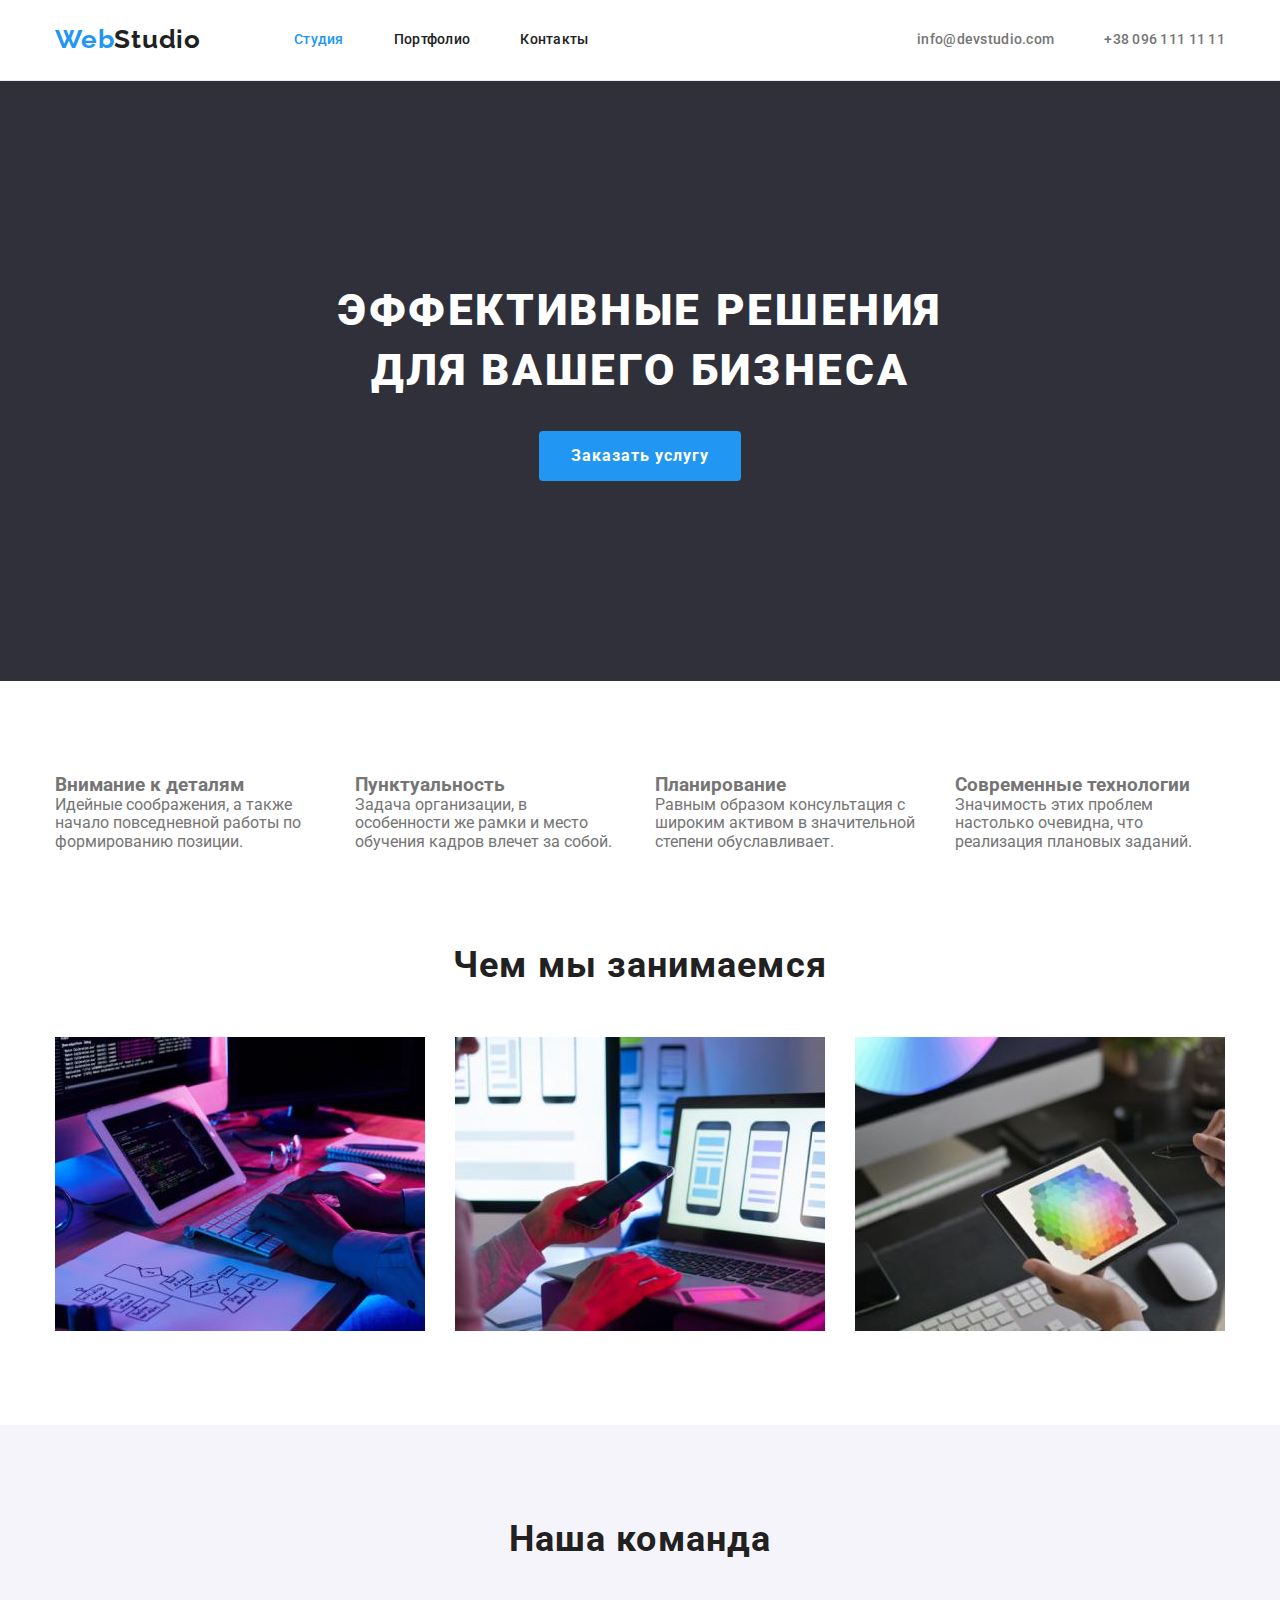
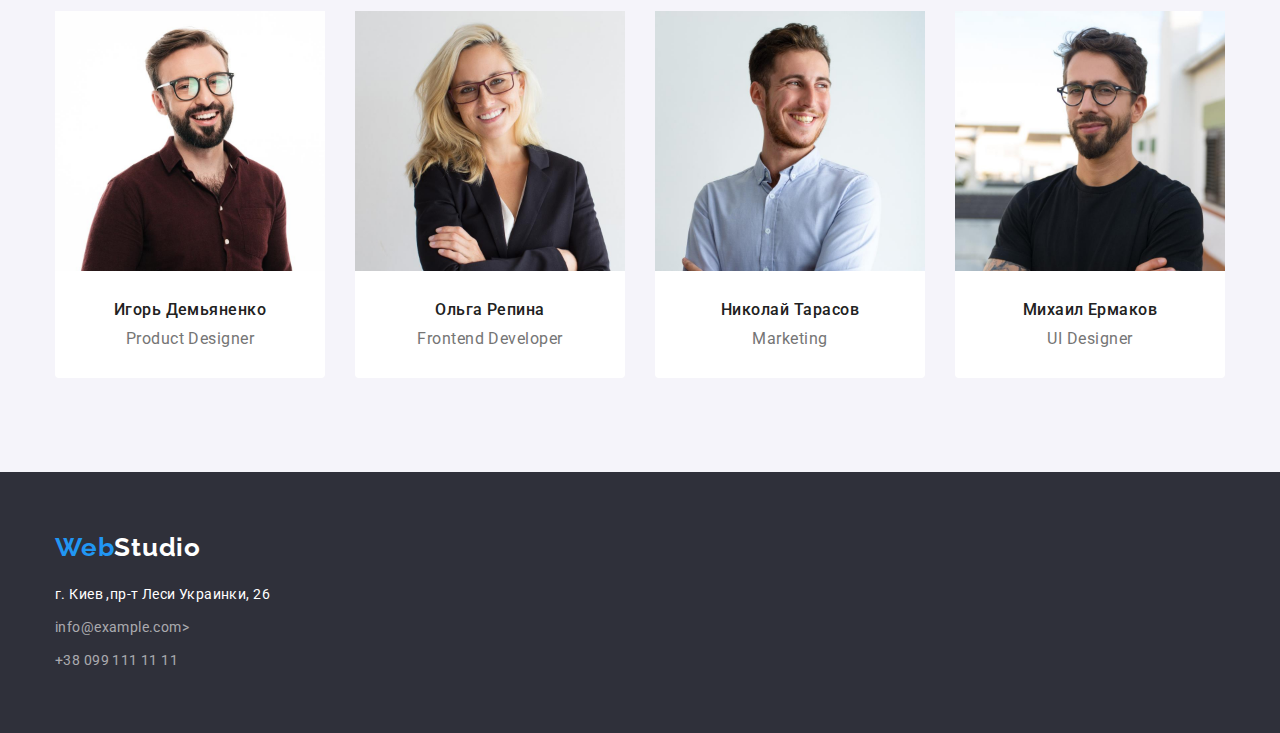
==== commit 26ee1281: "Исправляет дз 3" ====
--- a/index.html
+++ b/index.html
@@ -54,7 +54,7 @@
       </div>
     </header>
     <main>
-      <section class="section hero">
+      <section class="section hero section-hero">
         <div class="container">
           <h1 class="hero-title">
             Эффективные решения<br />для вашего бизнеса
@@ -65,32 +65,32 @@
         </div>
       </section>
       <!--Секция основного контента-->
-      <section class="section pad">
+      <section class="section section-features">
         <div class="container">
           <h2 class="section-title visually-hidden">Особенности</h2>
-          <ul class="features list">
-            <li class="item">
+          <ul class="features-list feattures list">
+            <li class="features-item">
               <h3 class="title">Внимание к деталям</h3>
               <p class="text">
                 Идейные соображения, а также начало повседневной работы по
                 формированию позиции.
               </p>
             </li>
-            <li class="item">
+            <li class="features-item">
               <h3 class="title">Пунктуальность</h3>
               <p class="text">
                 Задача организации, в особенности же рамки и место обучения
                 кадров влечет за собой.
               </p>
             </li>
-            <li class="item">
+            <li class="features-item">
               <h3 class="title">Планирование</h3>
               <p class="text">
                 Равным образом консультация с широким активом в значительной
                 степени обуславливает.
               </p>
             </li>
-            <li class="item">
+            <li class="features-item">
               <h3 class="title">Современные технологии</h3>
               <p class="text">
                 Значимость этих проблем настолько очевидна, что реализация
@@ -100,11 +100,11 @@
           </ul>
         </div>
       </section>
-      <section class="section pad">
+      <section class="section section-doing">
         <div class="container">
           <h2 class="section-title">Чем мы занимаемся</h2>
-          <ul class="doing list">
-            <li class="item">
+          <ul class="doing-list list">
+            <li class="doing-item">
               <img
                 src="./images/img-1.jpg"
                 alt="Человек работает за компьютером"
@@ -112,7 +112,7 @@
                 height="294"
               />
             </li>
-            <li class="item">
+            <li class="doing-item">
               <img
                 src="./images/img-2.jpg"
                 alt="Человек работает с телефоном"
@@ -120,7 +120,7 @@
                 height="294"
               />
             </li>
-            <li class="item">
+            <li class="doing-item">
               <img
                 src="./images/img-3.jpg"
                 alt="Человек работпет с планшетом"
@@ -132,10 +132,10 @@
         </div>
       </section>
       <!-- Секция Персонала-->
-      <section class="section team">
+      <section class="section team section-team">
         <div class="container">
           <h2 class="section-title">Наша команда</h2>
-          <ul class="team list">
+          <ul class="team-list list">
             <li class="team-item">
               <img
                 class="team-img"
@@ -200,17 +200,17 @@
         </a>
         <address>
           <ul class="contacts list">
-            <li>
+            <li class="contact-item">
               <a href="" class="contacts-link"
                 >г. Киев ,пр-т Леси Украинки, 26</a
               >
             </li>
-            <li>
+            <li class="contact-item">
               <a href="mailto:info@example.com" class="contacts-link active">
                 info@example.com></a
               >
             </li>
-            <li>
+            <li class="contact-item">
               <a href="tel:+380991111111" class="contacts-link active"
                 >+38 099 111 11 11</a
               >
--- a/css/styles.css
+++ b/css/styles.css
@@ -61,7 +61,7 @@
   line-height: 1.16;
   text-align: center;
   letter-spacing: 0.03em;
-  padding-bottom: 50px;
+  margin-bottom: 50px;
 }
 /* Стиль лого */
 .logo {
@@ -78,10 +78,6 @@
 }
 .logo-web.footer {
   color: var(--primary-white-color);
-}
-.section {
-  padding-bottom: 94px;
-  padding-top: 94px;
 }
 /* Стиль хедер */
 .main-header {
@@ -143,12 +139,12 @@
   color: var(--accent-color);
 }
 /* Стиль героя*/
-section.hero {
+.section-hero {
   background-color: #2f303a;
 }
-.section .hero {
-  padding-top: 200;
-  padding-bottom: 200;
+.section-hero {
+  padding-top: 200px;
+  padding-bottom: 200px;
 }
 .hero {
   text-align: center;
@@ -183,12 +179,20 @@
   margin-bottom: 30px;
 }
 /* Стиль сtкуции Особености */
-.features.list {
-  display: flex;
-}
-.features .item:not(:last-child) {
+.section-features {
+  padding-top: 94px;
+  padding-bottom: 94px;
+}
+.features-list {
+  display: flex;
+}
+.features-item {
+  width: 270px;
+}
+.features-item:not(:last-child) {
   margin-right: 30px;
 }
+
 .features .title {
   color: var(--title-text-color);
   font-family: Roboto, sans-serif;
@@ -205,29 +209,35 @@
   letter-spacing: 0.03em;
 }
 /* Стиль секции Чем мы занимаемся */
-.doing {
-  display: flex;
-}
-.doing .item:not(:last-child) {
+.section-doing {
+  padding-bottom: 94px;
+}
+.doing-list {
+  display: flex;
+}
+.doing-item:not(:last-child) {
   margin-right: 30px;
 }
 /* Стиль секции Наша команда */
-.section.team {
+.section-team {
   background-color: #f5f4fa;
-}
-.team {
+  padding-top: 94px;
+  padding-bottom: 94px;
+}
+.team-list {
   display: flex;
   margin-left: -30px;
   margin-bottom: -30px;
 }
 .team-item {
-  flex-basis: calc(100% / 4 -30px);
+  flex-basis: calc(100% / 4 - 30px);
   margin-left: 30px;
   margin-bottom: 30px;
   border-radius: 0px 0px 4px 4px;
   border: 1px;
   background-color: var(--primary-white-color);
   text-align: center;
+  width: 270px;
 }
 .description {
   padding-top: 30px;
@@ -267,7 +277,7 @@
 .nav-portfolio {
   justify-content: center;
 }
-.nav-portfolio .item:not(:last-child) {
+.nav-portfolio-item:not(:last-child) {
   margin-right: 8px;
 }
 .nav-portfolio {
@@ -279,14 +289,14 @@
   background-color: var(--accent-color);
 }
 /* Стили Портфолио */
-.portfolio {
+.portfolio-list {
   display: flex;
   flex-wrap: wrap;
   margin-left: -30px;
   margin-bottom: -30px;
 }
-.portfolio .item {
-  flex-basis: calc(100% / 9 -30px);
+.portfolio-item {
+  flex-basis: calc(100% / 3 - 30px);
   margin-left: 30px;
   margin-bottom: 30px;
 }
@@ -309,19 +319,23 @@
   line-height: 1.87;
   letter-spacing: 0.03em;
 }
-
 .section.portfolio {
   padding-top: 94px;
   padding-bottom: 94px;
 }
-
+/* Стили футер */
 .footer {
   background-color: #2f303a;
   padding-bottom: 60px;
   padding-top: 60px;
 }
-.logo-footer{display: inline-block;
-padding-bottom: 20px;}
+.contact-item:not(:last-child) {
+  margin-bottom: 9px;
+}
+.logo-footer {
+  display: inline-block;
+  padding-bottom: 20px;
+}
 .footer .contacts-link {
   color: var(--primary-white-color);
   font-family: Roboto, sans-serif;
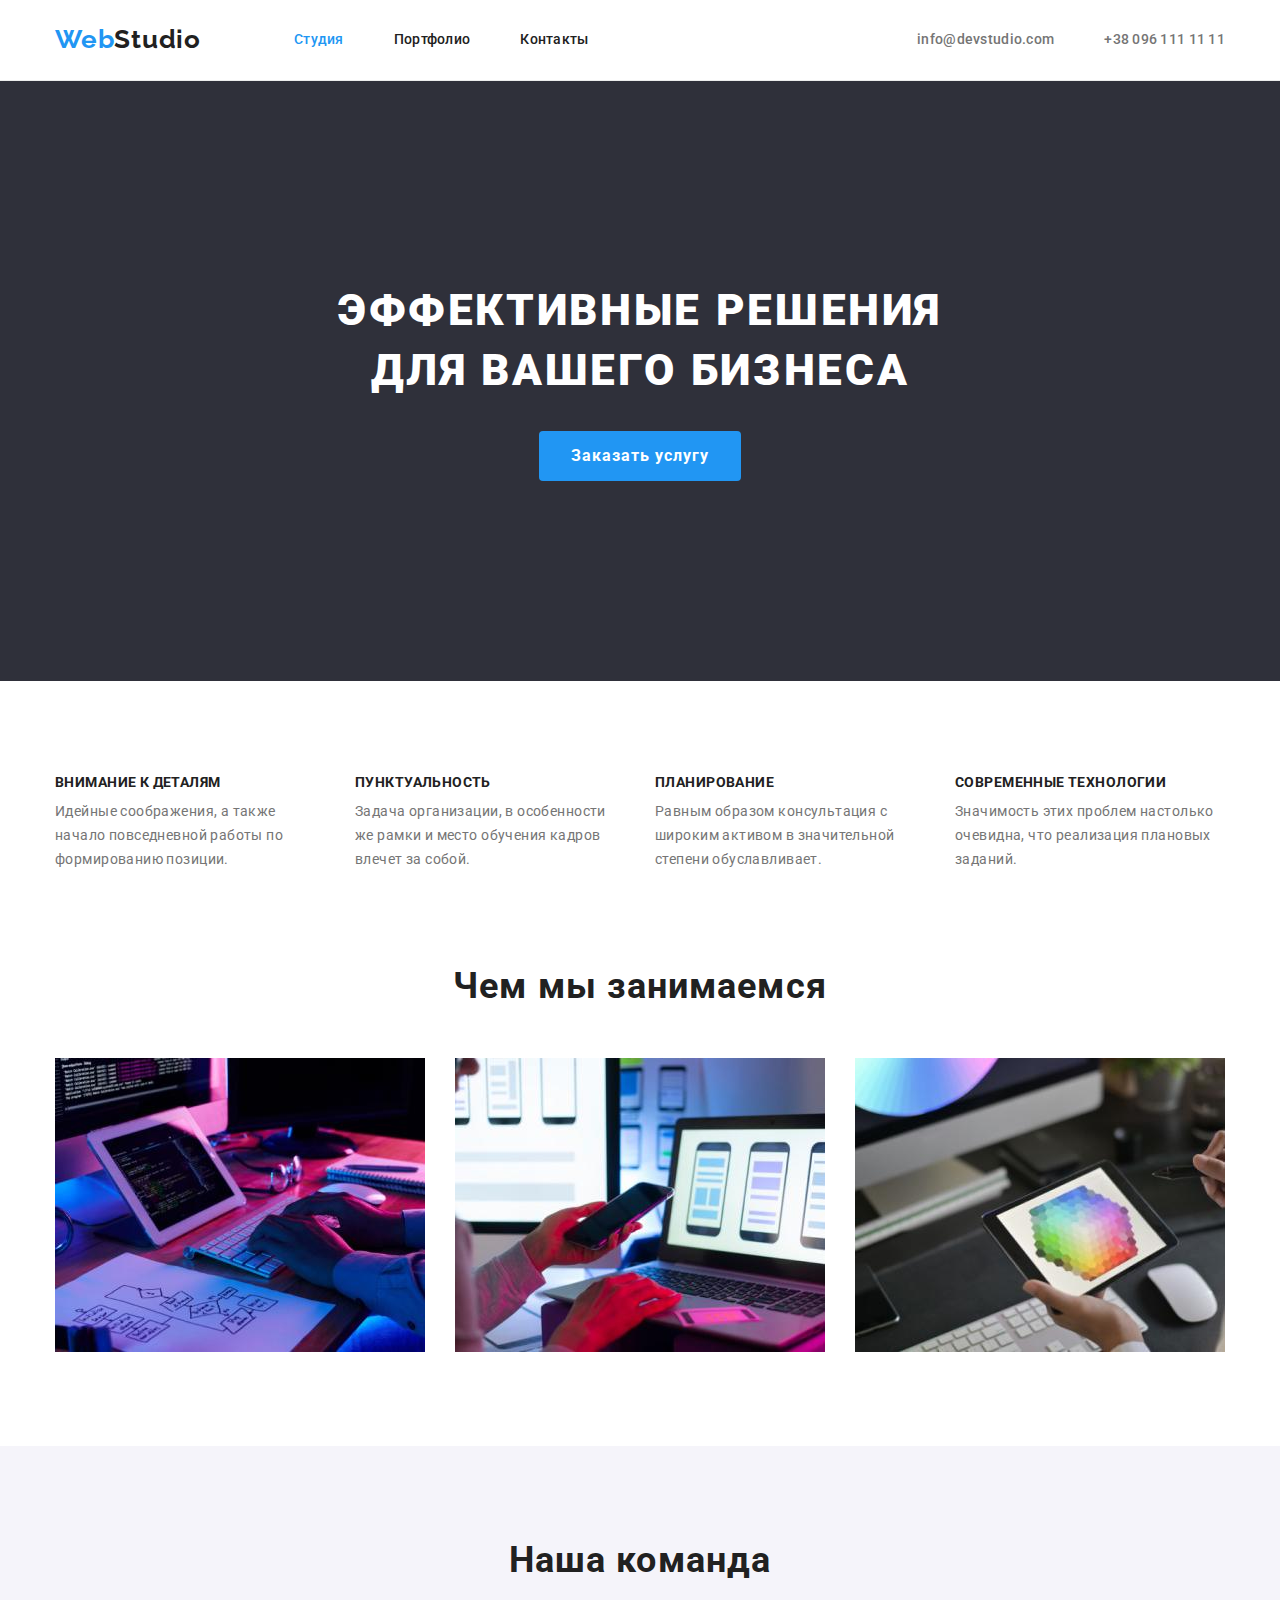
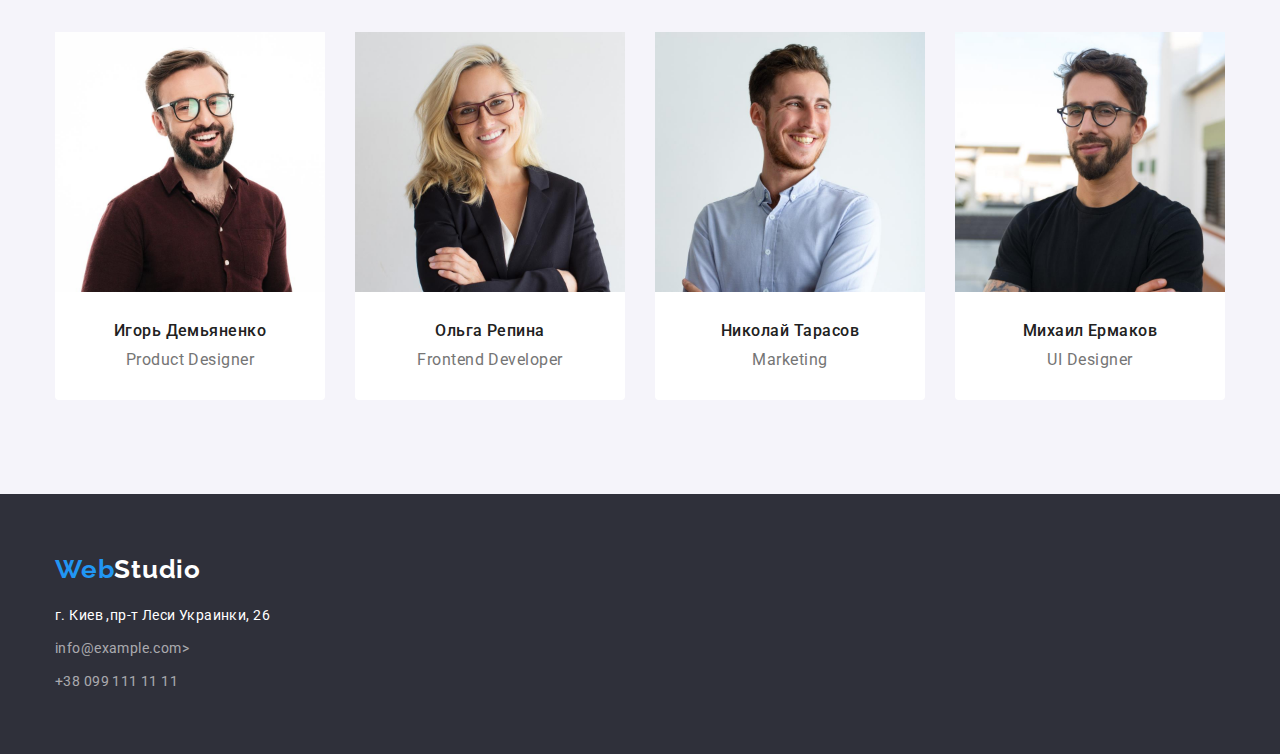
==== commit dc23d97f: "реворк работы 3" ====
--- a/index.html
+++ b/index.html
@@ -30,22 +30,22 @@
             >Web<span class="logo-web">Studio</span>
           </a>
           <ul class="nav-list list">
-            <li class="item">
+            <li class="nav-list-item">
               <a href="./index.html" class="nav-link current">Студия</a>
             </li>
-            <li class="item">
+            <li class="nav-list-item">
               <a href="./portfolio.html" class="nav-link">Портфолио</a>
             </li>
-            <li class="item"><a href="" class="nav-link">Контакты</a></li>
+            <li class="nav-list-item"><a href="" class="nav-link">Контакты</a></li>
           </ul>
         </nav>
-        <ul class="contacts heder list">
-          <li class="item">
+        <ul class="contacts heder list contacts-list" >
+          <li class="contacts-item">
             <a href="mailto:info@devstudio.com" class="contacts-link"
               >info@devstudio.com</a
             >
           </li>
-          <li class="item">
+          <li class="contacts-item">
             <a href="tel:+380961111111" class="contacts-link"
               >+38 096 111 11 11</a
             >
@@ -70,29 +70,28 @@
           <h2 class="section-title visually-hidden">Особенности</h2>
           <ul class="features-list feattures list">
             <li class="features-item">
-              <h3 class="title">Внимание к деталям</h3>
-              <p class="text">
-                Идейные соображения, а также начало повседневной работы по
-                формированию позиции.
-              </p>
-            </li>
-            <li class="features-item">
-              <h3 class="title">Пунктуальность</h3>
-              <p class="text">
+              <h3 class="features-title">Внимание к деталям</h3>
+              <p class="features-text">
+                Идейные соображения, а также начало повседневной работы по формированию позиции.
+              </p>
+            </li>
+            <li class="features-item">
+              <h3 class="features-title">Пунктуальность</h3>
+              <p class="features-text">
                 Задача организации, в особенности же рамки и место обучения
                 кадров влечет за собой.
               </p>
             </li>
             <li class="features-item">
-              <h3 class="title">Планирование</h3>
-              <p class="text">
+              <h3 class="features-title">Планирование</h3>
+              <p class="features-text">
                 Равным образом консультация с широким активом в значительной
                 степени обуславливает.
               </p>
             </li>
             <li class="features-item">
-              <h3 class="title">Современные технологии</h3>
-              <p class="text">
+              <h3 class="features-title">Современные технологии</h3>
+              <p class="features-text">
                 Значимость этих проблем настолько очевидна, что реализация
                 плановых заданий.
               </p>
@@ -196,7 +195,7 @@
     <footer class="footer">
       <div class="container">
         <a href="./index.html" class="logo logo-footer"
-          >Web<span class="logo-web footer">Studio</span>
+          >Web<span class="logo-web logo-web-footer">Studio</span>
         </a>
         <address>
           <ul class="contacts list">
--- a/css/styles.css
+++ b/css/styles.css
@@ -76,7 +76,7 @@
 .logo-web {
   color: var(--title-text-color);
 }
-.logo-web.footer {
+.logo-web-footer {
   color: var(--primary-white-color);
 }
 /* Стиль хедер */
@@ -107,7 +107,7 @@
   display: flex;
   margin-left: 93px;
 }
-.nav-list .item:not(:last-child) {
+.nav-list .nav-list-item:not(:last-child) {
   margin-right: 50px;
 }
 .nav-link:hover,
@@ -122,7 +122,7 @@
   align-items: center;
   margin-left: auto;
 }
-.contacts .item:not(:last-child) {
+.contacts-item:not(:last-child) {
   margin-right: 50px;
 }
 .contacts .contacts-link {
@@ -193,7 +193,7 @@
   margin-right: 30px;
 }
 
-.features .title {
+.features-title {
   color: var(--title-text-color);
   font-family: Roboto, sans-serif;
   font-weight: 700;
@@ -203,7 +203,7 @@
   text-transform: uppercase;
   padding-bottom: 10px;
 }
-.features .text {
+.features-text {
   font-size: 14px;
   line-height: 1.71;
   letter-spacing: 0.03em;
@@ -334,7 +334,7 @@
 }
 .logo-footer {
   display: inline-block;
-  padding-bottom: 20px;
+  margin-bottom: 20px;
 }
 .footer .contacts-link {
   color: var(--primary-white-color);
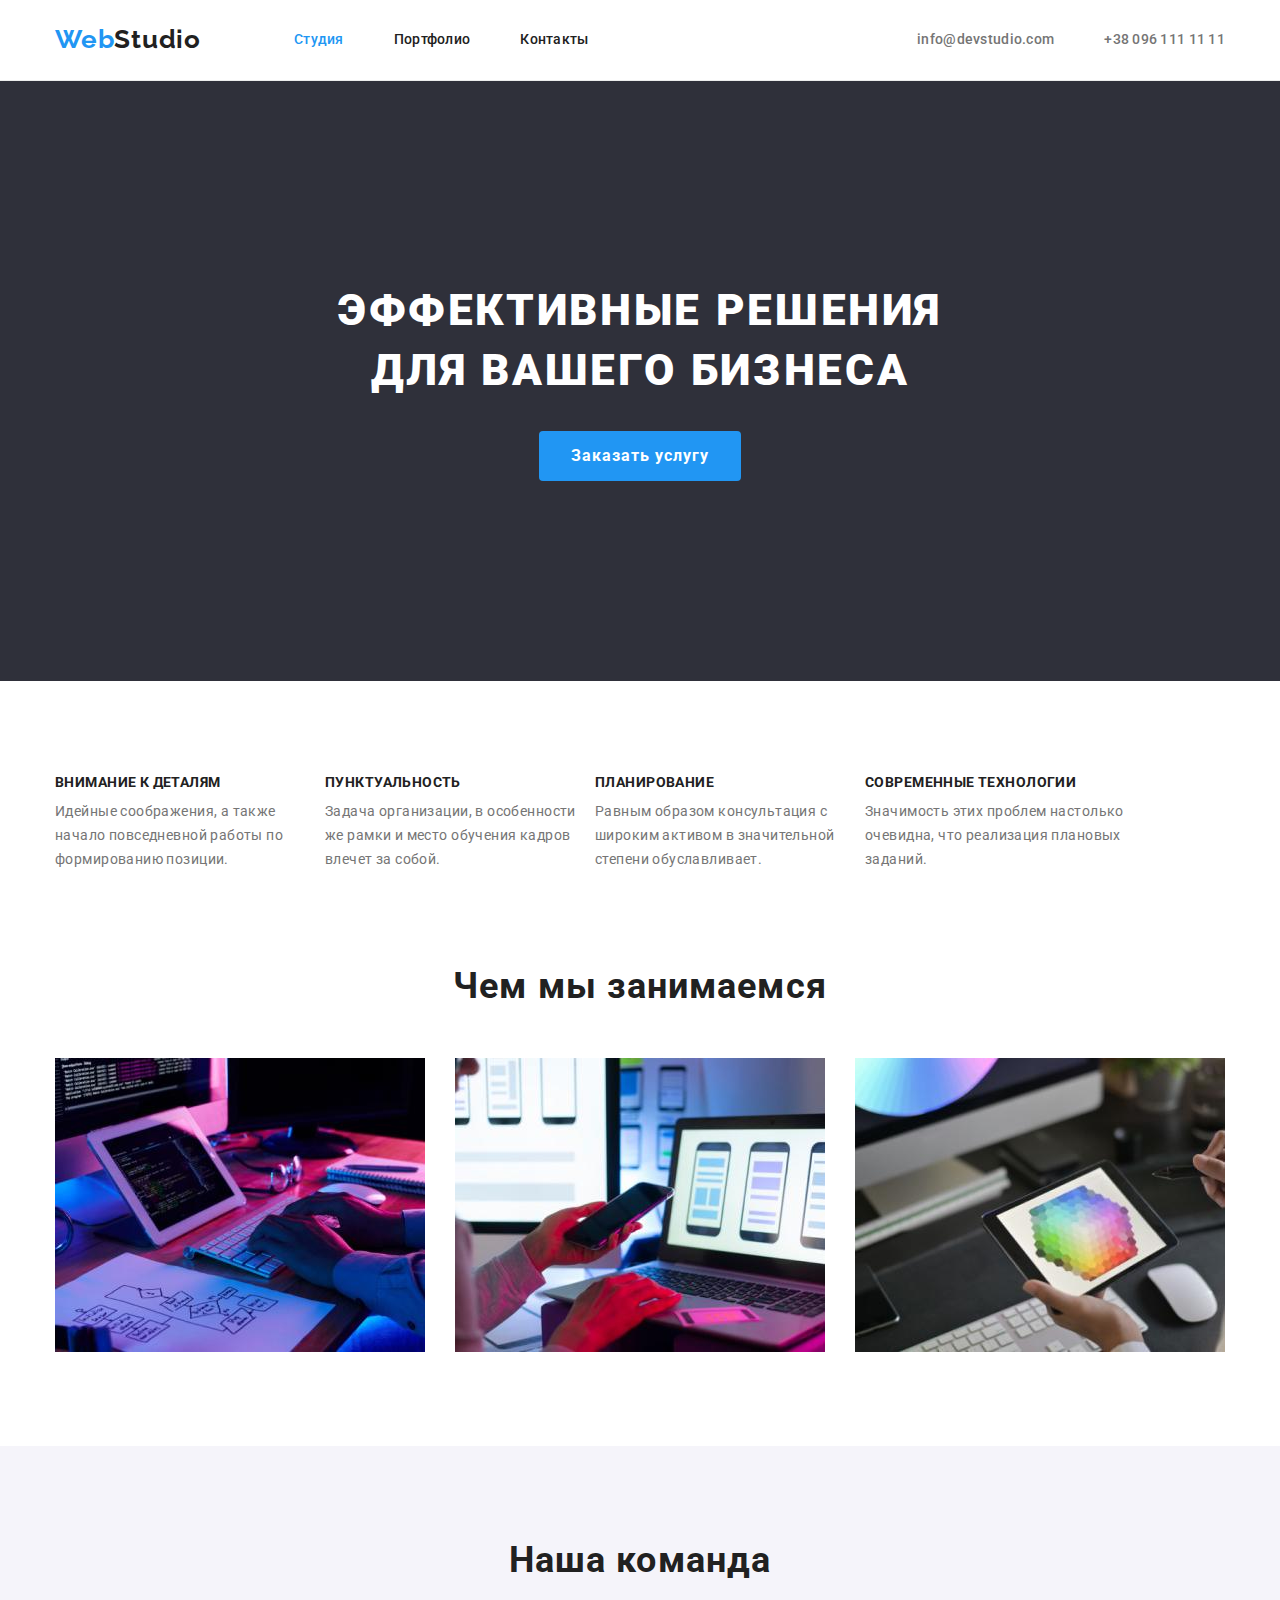
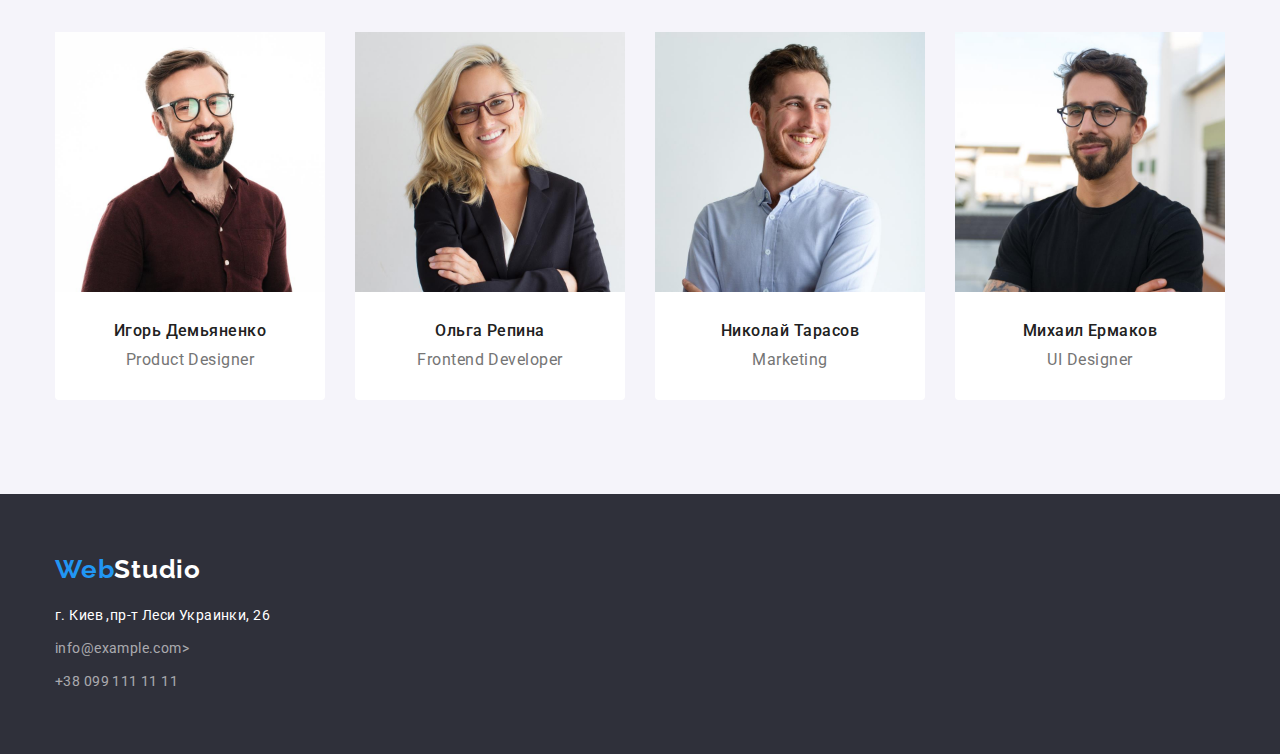
==== commit dd0940e1: "commit" ====
--- a/index.html
+++ b/index.html
@@ -36,10 +36,12 @@
             <li class="nav-list-item">
               <a href="./portfolio.html" class="nav-link">Портфолио</a>
             </li>
-            <li class="nav-list-item"><a href="" class="nav-link">Контакты</a></li>
+            <li class="nav-list-item">
+              <a href="" class="nav-link">Контакты</a>
+            </li>
           </ul>
         </nav>
-        <ul class="contacts heder list contacts-list" >
+        <ul class="contacts heder list contacts-list">
           <li class="contacts-item">
             <a href="mailto:info@devstudio.com" class="contacts-link"
               >info@devstudio.com</a
@@ -72,7 +74,8 @@
             <li class="features-item">
               <h3 class="features-title">Внимание к деталям</h3>
               <p class="features-text">
-                Идейные соображения, а также начало повседневной работы по формированию позиции.
+                Идейные соображения, а также начало повседневной работы по
+                формированию позиции.
               </p>
             </li>
             <li class="features-item">
--- a/css/styles.css
+++ b/css/styles.css
@@ -189,10 +189,9 @@
 .features-item {
   width: 270px;
 }
+/* /// */
 .features-item:not(:last-child) {
-  margin-right: 30px;
-}
-
+  margin-right}
 .features-title {
   color: var(--title-text-color);
   font-family: Roboto, sans-serif;
